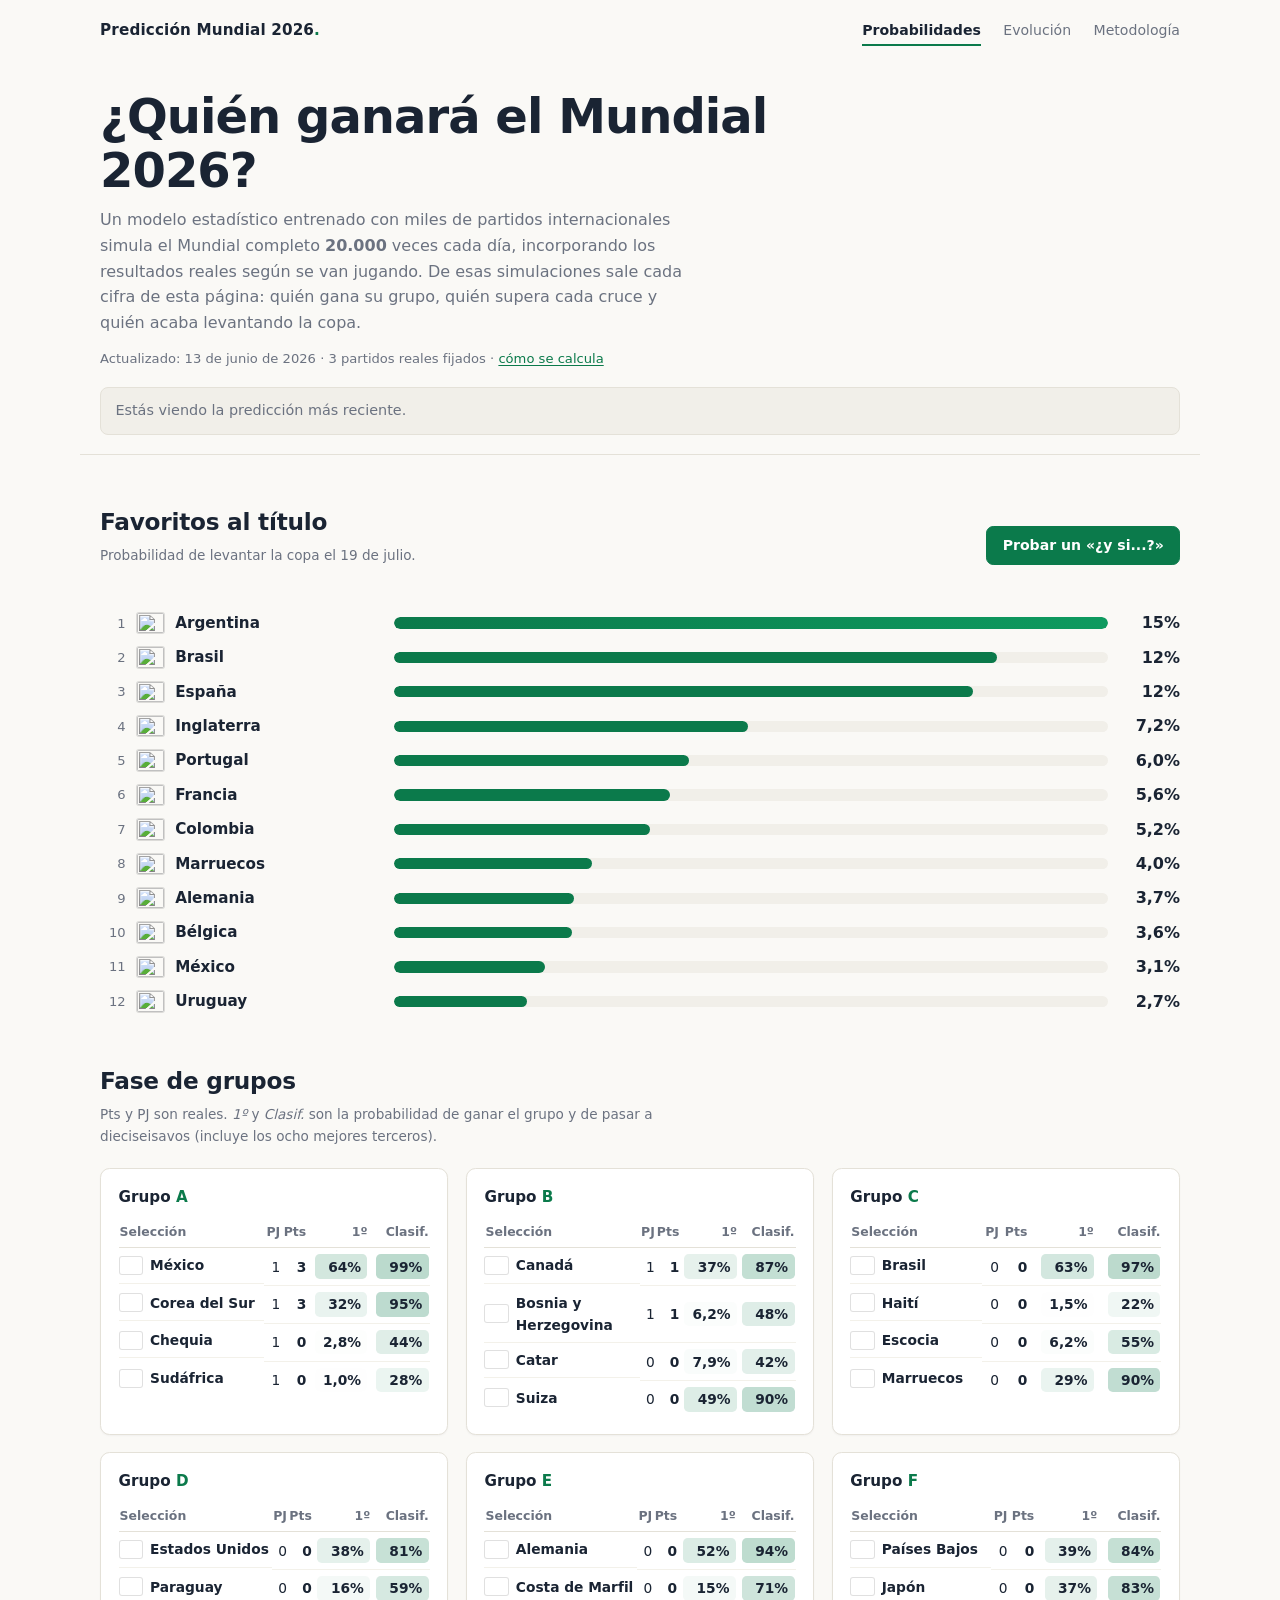
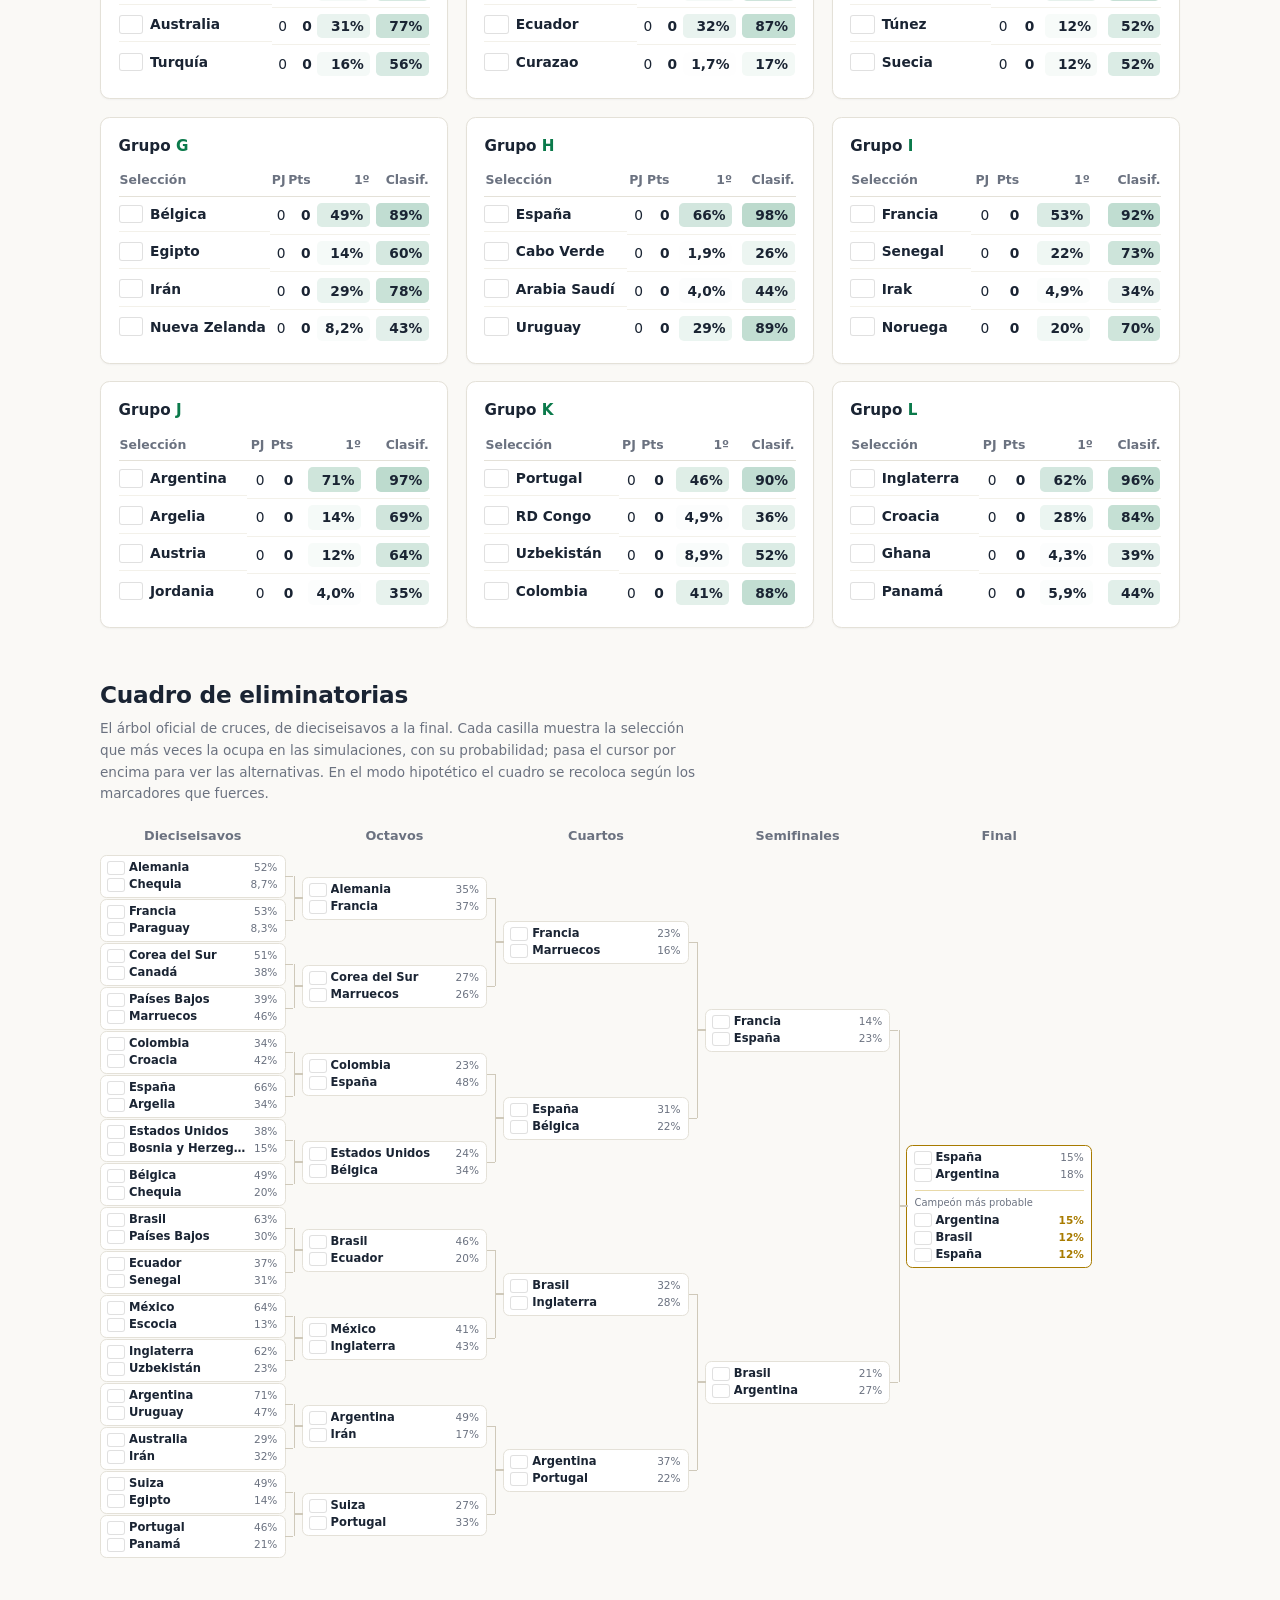
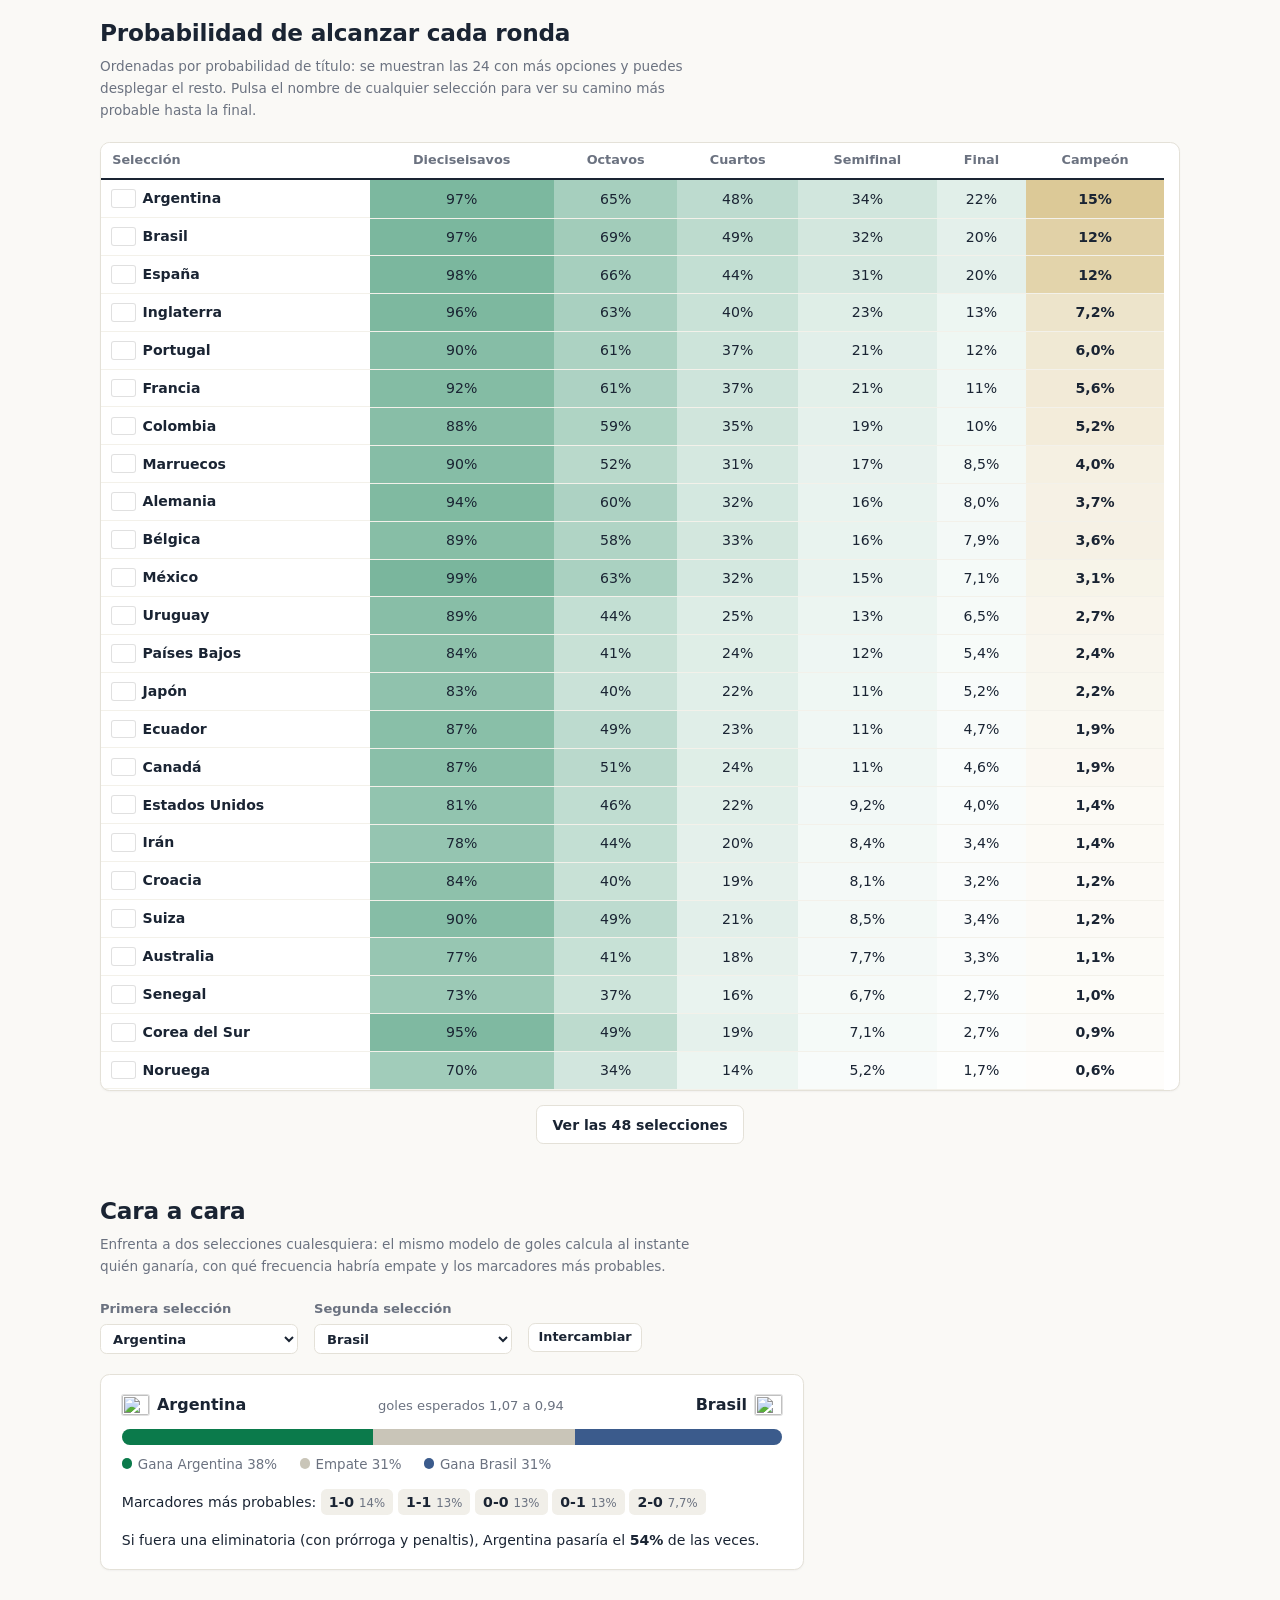
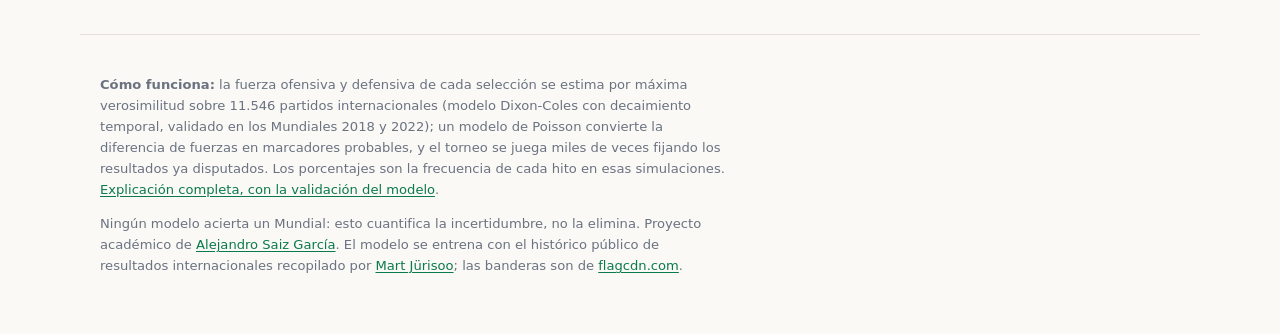
==== docs/index.html @ 784f85a3 "deploy: renombrar web/ -> docs/ para GitHub Pages GitHub Pages sirve desde la raíz o /docs, no desde" ====
<!doctype html>
<html lang="es">
<head>
  <meta charset="utf-8">
  <meta name="viewport" content="width=device-width, initial-scale=1">
  <title>Predicción Mundial 2026: probabilidades actualizadas cada jornada</title>
  <meta name="description" content="Probabilidades de cada selección en el Mundial 2026, recalculadas cada día con simulación Monte Carlo y un modelo estadístico entrenado con el histórico de partidos internacionales.">
  <link rel="stylesheet" href="styles.css">
  <link rel="icon" href="data:image/svg+xml,<svg xmlns='http://www.w3.org/2000/svg' viewBox='0 0 100 100'><rect width='100' height='100' rx='22' fill='%230b7a4b'/><text x='50' y='68' font-size='46' font-weight='bold' font-family='Segoe UI,sans-serif' fill='white' text-anchor='middle'>26</text></svg>">
</head>
<body>

<nav class="topbar" aria-label="Principal">
  <a class="brand" href="index.html">Predicción Mundial 2026<span class="dot">.</span></a>
  <div class="topnav">
    <a href="index.html" aria-current="page">Probabilidades</a>
    <a href="evolucion.html">Evolución</a>
    <a href="metodologia.html">Metodología</a>
  </div>
</nav>

<header class="hero">
  <h1>¿Quién ganará el Mundial 2026?</h1>
  <p class="tagline">Un modelo estadístico entrenado con miles de partidos internacionales
    simula el Mundial completo <strong id="sims-count">miles de</strong> veces cada día,
    incorporando los resultados reales según se van jugando. De esas simulaciones sale
    cada cifra de esta página: quién gana su grupo, quién supera cada cruce y quién
    acaba levantando la copa.</p>
  <p class="meta">
    <span id="updated">Cargando...</span> ·
    <span id="results-count"></span> ·
    <a href="metodologia.html">cómo se calcula</a>
  </p>
  <div id="whatif-banner" class="whatif-banner" hidden>
    <span>Modo hipotético: <span id="whatif-desc"></span></span>
    <button id="whatif-reset" class="btn btn-small">Volver a la realidad</button>
  </div>
  <div id="snapshot-banner" class="whatif-banner">
    <span id="snapshot-msg">Estás viendo la predicción más reciente.</span>
    <a id="snapshot-back" class="btn btn-small ghost" href="index.html">Volver a la actual</a>
  </div>
</header>

<aside class="toc" aria-label="Índice de secciones">
  <p class="toc-title">En esta página</p>
  <a href="#favoritos">Favoritos al título</a>
  <a href="#grupos">Fase de grupos</a>
  <a href="#bracket-section">Cuadro de eliminatorias</a>
  <a href="#rondas">Probabilidad por ronda</a>
  <a href="#cara-a-cara">Cara a cara</a>
  <div id="toc-cal" hidden>
    <p class="toc-title toc-cal-title">Ver otra jornada</p>
    <input type="date" id="toc-date" class="toc-date"
      aria-label="Ver la predicción al cierre de otra jornada">
    <p class="toc-cal-hint">Los porcentajes cambian a cómo quedaron al cierre
      de la jornada elegida.</p>
  </div>
</aside>

<main>
  <section aria-labelledby="favs-title" id="favoritos">
    <div class="section-head">
      <div>
        <h2 id="favs-title">Favoritos al título</h2>
        <p class="hint">Probabilidad de levantar la copa el 19 de julio.</p>
      </div>
      <button id="whatif-open" class="btn btn-accent">Probar un «¿y si...?»</button>
    </div>
    <ol id="thermometer" class="thermometer"></ol>
  </section>

  <section aria-labelledby="groups-title" id="grupos">
    <h2 id="groups-title">Fase de grupos</h2>
    <p class="hint">Pts y PJ son reales. <em>1º</em> y <em>Clasif.</em> son la probabilidad
      de ganar el grupo y de pasar a dieciseisavos (incluye los ocho mejores terceros).</p>
    <div id="groups" class="groups-grid"></div>
  </section>

  <section aria-labelledby="bracket-title" id="bracket-section">
    <h2 id="bracket-title">Cuadro de eliminatorias</h2>
    <p class="hint">El árbol oficial de cruces, de dieciseisavos a la final. Cada casilla
      muestra la selección que más veces la ocupa en las simulaciones, con su probabilidad;
      pasa el cursor por encima para ver las alternativas. En el modo hipotético el cuadro
      se recoloca según los marcadores que fuerces.</p>
    <div class="bracket-wrap">
      <div class="edge-shadow edge-l" aria-hidden="true"></div>
      <div class="edge-shadow edge-r" aria-hidden="true"></div>
      <div id="bracket" class="bracket"></div>
    </div>
  </section>

  <section aria-labelledby="table-title" id="rondas">
    <h2 id="table-title">Probabilidad de alcanzar cada ronda</h2>
    <p class="hint">Ordenadas por probabilidad de título: se muestran las 24 con más
      opciones y puedes desplegar el resto. Pulsa el nombre de cualquier selección para
      ver su camino más probable hasta la final.</p>
    <div class="table-wrap">
      <table id="rounds-table">
        <thead>
          <tr>
            <th class="sticky-col">Selección</th>
            <th>Dieciseisavos</th><th>Octavos</th><th>Cuartos</th>
            <th>Semifinal</th><th>Final</th><th>Campeón</th>
          </tr>
        </thead>
        <tbody></tbody>
      </table>
    </div>
    <div class="table-foot">
      <button id="rounds-toggle" class="btn">Ver las 48 selecciones</button>
    </div>
  </section>

  <section aria-labelledby="h2h-title" id="cara-a-cara">
    <h2 id="h2h-title">Cara a cara</h2>
    <p class="hint">Enfrenta a dos selecciones cualesquiera: el mismo modelo de goles
      calcula al instante quién ganaría, con qué frecuencia habría empate y los marcadores
      más probables.</p>
    <div class="h2h-controls">
      <label class="field">Primera selección
        <select id="h2h-a"></select>
      </label>
      <label class="field">Segunda selección
        <select id="h2h-b"></select>
      </label>
      <button id="h2h-swap" class="btn btn-small" type="button">Intercambiar</button>
    </div>
    <div id="h2h-out"></div>
  </section>
</main>

<dialog id="whatif-dialog" aria-labelledby="whatif-title">
  <form method="dialog" class="dialog-head">
    <h3 id="whatif-title">¿Y si...?</h3>
    <button class="btn btn-small" value="close" aria-label="Cerrar">×</button>
  </form>
  <p class="hint">Fuerza el marcador de cualquier partido de grupos pendiente y
    re-simula el Mundial entero en tu navegador.</p>
  <label class="field">Grupo
    <select id="whatif-group"></select>
  </label>
  <ul id="whatif-matches" class="match-list"></ul>
  <div id="whatif-forced" class="forced-list"></div>
</dialog>

<dialog id="path-dialog" aria-labelledby="path-title">
  <form method="dialog" class="dialog-head">
    <h3 id="path-title">Camino más probable</h3>
    <button class="btn btn-small" value="close" aria-label="Cerrar">×</button>
  </form>
  <div id="path-body"></div>
</dialog>

<footer>
  <p><strong>Cómo funciona:</strong> <span id="model-info">cada selección tiene una fuerza
    estimada</span>; un modelo de Poisson convierte la diferencia de fuerzas en marcadores
    probables, y el torneo se juega miles de veces fijando los resultados ya disputados.
    Los porcentajes son la frecuencia de cada hito en esas simulaciones.
    <a href="metodologia.html">Explicación completa, con la validación del modelo</a>.</p>
  <p>Ningún modelo acierta un Mundial: esto cuantifica la incertidumbre, no la elimina.
    Proyecto académico de
    <a href="https://www.linkedin.com/in/alejandrosaizgarc%C3%ADa">Alejandro Saiz García</a>.
    El modelo se entrena con el histórico público de resultados
    internacionales recopilado por
    <a href="https://github.com/martj42/international_results">Mart Jürisoo</a>;
    las banderas son de <a href="https://flagcdn.com">flagcdn.com</a>.</p>
</footer>

<div id="load-error" class="load-error" hidden>
  No se pudo cargar <code>data.json</code>. Si abriste el archivo directamente, arranca un
  servidor local: <code>python -m http.server</code> dentro de la carpeta <code>docs/</code>
  y abre <a href="http://localhost:8000">localhost:8000</a>.
</div>

<script src="simulator.js"></script>
<script src="app.js"></script>
</body>
</html>
---- docs/styles.css ----
/* Predicción Mundial 2026 — tema claro editorial */

:root {
  --bg: #faf9f6;
  --bg-card: #ffffff;
  --bg-inset: #f1efe9;
  --border: #e4e1d8;
  --border-strong: #1a2433;
  --text: #1a2433;
  --text-dim: #6b7280;
  --accent: #0b7a4b;        /* verde césped profundo */
  --accent-soft: #0b7a4b14;
  --gold: #a87b00;          /* dorado sobrio para el título */
  --amber-bg: #fdf6e3;
  --amber-border: #e8d9a8;
  --danger: #b3362c;
  color-scheme: light;
}

* { box-sizing: border-box; }

html { scroll-behavior: smooth; }

body {
  margin: 0;
  background: var(--bg);
  color: var(--text);
  font: 16px/1.6 "Segoe UI", system-ui, -apple-system, sans-serif;
  -webkit-font-smoothing: antialiased;
}

main { max-inline-size: 70rem; margin-inline: auto; padding-inline: 1.25rem; }

a { color: var(--accent); text-underline-offset: 0.15em; }

/* ---------- cabecera ---------- */
.topbar {
  display: flex; align-items: baseline; justify-content: space-between;
  gap: 1rem; flex-wrap: wrap;
  max-inline-size: 70rem; margin-inline: auto;
  padding: 1.1rem 1.25rem 0;
}
.brand {
  font-weight: 700; font-size: 0.95rem; letter-spacing: 0.01em;
  color: var(--text); text-decoration: none;
}
.brand .dot { color: var(--accent); }
.topnav { display: flex; gap: 1.4rem; font-size: 0.88rem; }
.topnav a { color: var(--text-dim); text-decoration: none; }
.topnav a:hover { color: var(--text); }
.topnav a[aria-current="page"] {
  color: var(--text); font-weight: 600;
  border-block-end: 2px solid var(--accent); padding-block-end: 0.15rem;
}

.hero {
  max-inline-size: 70rem; margin-inline: auto;
  padding: 2.8rem 1.25rem 1.2rem;
  border-block-end: 1px solid var(--border);
}
.hero h1 {
  margin: 0 0 0.6rem;
  font-size: clamp(1.9rem, 4.5vw, 3rem);
  line-height: 1.12; letter-spacing: -0.02em; font-weight: 750;
  max-inline-size: 24ch;
}
.tagline { color: var(--text-dim); max-inline-size: 58ch; margin: 0 0 0.8rem; }
.meta { color: var(--text-dim); font-size: 0.82rem; margin: 0; }
.meta strong { color: var(--text); }

.whatif-banner[hidden] { display: none; }
.whatif-banner {
  display: flex; flex-wrap: wrap; gap: 0.7rem; align-items: center;
  margin-block-start: 1.1rem; padding: 0.55rem 0.9rem;
  background: var(--amber-bg); border: 1px solid var(--amber-border);
  border-radius: 0.5rem; font-size: 0.9rem;
}
/* franja de jornada: siempre presente; neutra en el día actual, ámbar en el pasado */
#snapshot-banner {
  background: var(--bg-inset); border-color: var(--border);
  color: var(--text-dim);
  transition: background 0.3s, border-color 0.3s, color 0.3s;
}
#snapshot-banner.is-past { background: var(--amber-bg); border-color: var(--amber-border); color: var(--text); }
.ghost { visibility: hidden; }

/* ---------- secciones ---------- */
section { margin-block: 3rem; scroll-margin-block-start: 1.5rem; }

/* ---------- índice lateral (solo pantallas anchas) ---------- */
.toc {
  display: none;
  position: fixed; inset-block-start: 11rem;
  inset-inline-start: max(1.2rem, calc(50vw - 35rem - 13.5rem));
  inline-size: 11.5rem; font-size: 0.84rem;
}
@media (min-width: 1560px) { .toc { display: block; } }
.toc-title {
  margin: 0 0 0.45rem; padding-inline-start: 0.9rem;
  font-size: 0.78rem; font-weight: 700; color: var(--text);
}
.toc a {
  display: block; padding: 0.32rem 0.9rem;
  color: var(--text-dim); text-decoration: none;
  border-inline-start: 2px solid var(--border);
  transition: color 0.15s, border-color 0.15s;
}
.toc a:hover { color: var(--text); }
.toc a.active { color: var(--accent); border-color: var(--accent); font-weight: 600; }
.toc-cal-title { margin-block-start: 1.3rem; }
.toc-date {
  margin-inline-start: 0.9rem; inline-size: calc(100% - 0.9rem);
  font: inherit; font-size: 0.82rem; color: var(--text);
  background: var(--bg-card); border: 1px solid var(--border);
  border-radius: 0.4rem; padding: 0.3rem 0.5rem;
}
.toc-cal-hint {
  margin: 0.45rem 0 0; padding-inline-start: 0.9rem;
  font-size: 0.74rem; color: var(--text-dim);
}
h2 {
  font-size: 1.45rem; letter-spacing: -0.01em; font-weight: 700;
  margin-block: 0 0.3rem;
}
.section-head { display: flex; align-items: center; justify-content: space-between; gap: 1rem; flex-wrap: wrap; }
.hint { color: var(--text-dim); font-size: 0.85rem; margin-block: 0.15rem 1.3rem; max-inline-size: 70ch; }

/* ---------- botones ---------- */
.btn {
  font: inherit; font-size: 0.88rem; font-weight: 600; cursor: pointer;
  color: var(--text); background: var(--bg-card);
  border: 1px solid var(--border); border-radius: 0.45rem;
  padding: 0.45rem 0.95rem;
  transition: border-color 0.15s, background 0.15s;
}
.btn:hover { border-color: var(--text-dim); }
.btn-accent { background: var(--accent); border-color: var(--accent); color: #fff; }
.btn-accent:hover { background: #0a6b42; border-color: #0a6b42; }
.btn-small { padding: 0.2rem 0.6rem; font-size: 0.8rem; }

/* ---------- favoritos ---------- */
.thermometer { list-style: none; margin: 1.4rem 0 0; padding: 0; display: grid; gap: 0.55rem; }
.therm-row {
  display: grid; grid-template-columns: 1.6rem 1.7rem minmax(7.5rem, 13rem) 1fr 3.8rem;
  align-items: center; gap: 0.7rem;
}
.therm-row .rank {
  color: var(--text-dim); font-variant-numeric: tabular-nums;
  font-size: 0.82rem; text-align: end;
}
.therm-row .name { font-weight: 600; font-size: 0.95rem; }
.therm-row .pct { font-weight: 700; font-variant-numeric: tabular-nums; text-align: end; }
.bar-track { background: var(--bg-inset); border-radius: 99px; block-size: 0.7rem; overflow: clip; }
.bar-fill {
  block-size: 100%; border-radius: 99px;
  background: var(--accent);
  transition: inline-size 0.7s cubic-bezier(0.2, 0.8, 0.2, 1);
  min-inline-size: 2px;
}
.therm-row:first-child .bar-fill { background: linear-gradient(90deg, var(--accent), #0e9a5f); }

.flag {
  inline-size: 1.7rem; block-size: 1.275rem; object-fit: cover;
  border-radius: 2px; box-shadow: 0 0 0 1px rgb(0 0 0 / 0.12);
}

/* ---------- grupos ---------- */
.groups-grid {
  display: grid;
  grid-template-columns: repeat(auto-fit, minmax(300px, 1fr));
  gap: 1.1rem;
}
.group-card {
  background: var(--bg-card); border: 1px solid var(--border);
  border-radius: 0.6rem; padding: 1rem 1.1rem; overflow: clip;
  box-shadow: 0 1px 2px rgb(26 36 51 / 0.04);
}
.group-card h3 {
  margin: 0 0 0.7rem;
  font-size: 0.95rem; font-weight: 700; color: var(--text);
}
.group-card h3 strong { color: var(--accent); }
.group-card table { inline-size: 100%; border-collapse: collapse; font-size: 0.86rem; }
.group-card th {
  color: var(--text-dim); font-weight: 600; text-align: end;
  padding-block-end: 0.35rem; font-size: 0.78rem;
  border-block-end: 1px solid var(--border);
}
.group-card th:first-child { text-align: start; }
.group-card td {
  padding-block: 0.38rem; text-align: end; font-variant-numeric: tabular-nums;
  border-block-end: 1px solid #f3f1ea;
}
.group-card tr:last-child td { border-block-end: 0; }
.group-card td.team-cell { text-align: start; }
.team-cell { display: flex; align-items: center; gap: 0.5rem; font-weight: 600; }
.team-cell .flag { inline-size: 1.4rem; block-size: 1.05rem; }
.prob-cell { min-inline-size: 3.6rem; }
.prob-chip {
  display: inline-block; min-inline-size: 3.3rem; padding: 0.08rem 0.4rem;
  border-radius: 0.3rem; font-weight: 600;
  background: color-mix(in oklab, var(--accent) calc(var(--p) * 28%), transparent);
}

/* ---------- nombres de equipo pulsables (abren su camino) ---------- */
.team-btn {
  font: inherit; font-weight: inherit; color: inherit;
  background: none; border: 0; padding: 0; cursor: pointer;
  text-align: start;
}
.team-btn:hover { color: var(--accent); text-decoration: underline; text-underline-offset: 0.15em; }

/* ---------- cuadro de eliminatorias ---------- */
.bracket-wrap {
  display: grid; overflow-x: auto; padding-block-end: 0.5rem;
  container-type: scroll-state;
}
.bracket-wrap > * { grid-area: 1 / 1; }
.edge-shadow {
  position: sticky; z-index: 1; pointer-events: none;
  inline-size: 1.4rem; opacity: 0; transition: opacity 0.25s;
}
.edge-l {
  inset-inline-start: 0; justify-self: start;
  background: linear-gradient(to right, rgb(26 36 51 / 0.14), transparent);
}
.edge-r {
  inset-inline-end: 0; justify-self: end;
  background: linear-gradient(to left, rgb(26 36 51 / 0.14), transparent);
}
@container scroll-state(scrollable: inline-start) { .edge-l { opacity: 1; } }
@container scroll-state(scrollable: inline-end) { .edge-r { opacity: 1; } }

.bracket {
  --bracket-h: 44rem;          /* alto fijo: de él salen los conectores */
  --bracket-line: #cfc9ba;
  display: grid; grid-auto-flow: column;
  grid-auto-columns: minmax(8.5rem, 1fr);
  gap: 1rem; min-inline-size: 47rem; max-inline-size: 62rem;
}
.bracket-col { display: flex; flex-direction: column; }
.bracket-col h3 {
  margin: 0 0 0.5rem; text-align: center;
  font-size: 0.8rem; font-weight: 600; color: var(--text-dim);
}
.bracket-col-inner {
  block-size: var(--bracket-h);
  display: flex; flex-direction: column; justify-content: space-around;
}
.match-box {
  position: relative;
  background: var(--bg-card); border: 1px solid var(--border);
  border-radius: 0.4rem; padding: 0.22rem 0.45rem;
  font-size: 0.72rem; line-height: 1.3;
}
.match-box:hover { border-color: var(--text-dim); }
.match-box .mlabel { color: var(--text-dim); font-size: 0.62rem; margin-block-end: 0.15rem; }
.match-box .slot { display: flex; align-items: center; gap: 0.3rem; padding-block: 0.07rem; }
.match-box .flag { inline-size: 1rem; block-size: 0.75rem; }
.match-box .nm {
  flex: 1; font-weight: 600;
  overflow: hidden; text-overflow: ellipsis; white-space: nowrap;
}
.match-box .sp { font-variant-numeric: tabular-nums; color: var(--text-dim); font-size: 0.66rem; }
.match-box .slot.locked .sp { color: var(--accent); font-weight: 700; }
.final-box { border-color: var(--gold); }
.champ-mini {
  margin-block-start: 0.4rem; padding-block-start: 0.35rem;
  border-block-start: 1px solid var(--amber-border);
}
.champ-mini .sp { color: var(--gold); font-weight: 700; }

/* conectores: ramal de salida hacia la ronda siguiente... */
.out-r::after {
  content: ""; position: absolute; inset-block-start: 50%;
  inline-size: 0.5rem; border-block-start: 1.5px solid var(--bracket-line);
  inset-inline-end: -0.55rem;
}
/* ...y entrada: línea vertical que une los dos cruces previos, con ramal al centro */
.in-l::before {
  content: ""; position: absolute; inset-block-start: 50%;
  transform: translateY(-50%); inline-size: 0.5rem;
  inset-inline-start: -0.55rem;
  border-inline-start: 1.5px solid var(--bracket-line);
  background: linear-gradient(to bottom,
    transparent calc(50% - 0.75px),
    var(--bracket-line) calc(50% - 0.75px),
    var(--bracket-line) calc(50% + 0.75px),
    transparent calc(50% + 0.75px));
}
.v16::before { block-size: calc(var(--bracket-h) / 16); }
.v8::before { block-size: calc(var(--bracket-h) / 8); }
.v4::before { block-size: calc(var(--bracket-h) / 4); }
.v2::before { block-size: calc(var(--bracket-h) / 2); }

/* ---------- camino más probable (diálogo) ---------- */
#path-dialog { inline-size: min(40rem, calc(100% - 2rem)); }
#path-title { display: flex; align-items: center; gap: 0.5rem; }
#path-title .flag { inline-size: 1.5rem; block-size: 1.125rem; }
.path-table {
  border-collapse: collapse; inline-size: 100%; font-size: 0.86rem;
  margin-block-start: 0.8rem; font-variant-numeric: tabular-nums;
}
.path-table th {
  text-align: start; font-size: 0.78rem; color: var(--text-dim); font-weight: 600;
  border-block-end: 2px solid var(--border-strong); padding: 0.35rem 0.5rem;
}
.path-table td { padding: 0.45rem 0.5rem; border-block-end: 1px solid var(--border); vertical-align: top; }
.path-table .num { text-align: end; font-weight: 600; }
.path-table .champ-row td { border-block-end: 0; font-weight: 700; color: var(--gold); }
.path-table .rival {
  display: inline-flex; align-items: center; gap: 0.3rem;
  margin-inline-end: 0.6rem; white-space: nowrap;
}
.path-table .muted { color: var(--text-dim); }
.flag-sm { inline-size: 1.15rem; block-size: 0.86rem; }

/* ---------- cara a cara ---------- */
.h2h-controls {
  display: flex; align-items: end; gap: 1rem; flex-wrap: wrap;
  margin-block-end: 1.2rem;
}
.h2h-controls .btn { margin-block-end: 0.15rem; }
.h2h-card {
  background: var(--bg-card); border: 1px solid var(--border);
  border-radius: 0.6rem; padding: 1.1rem 1.3rem;
  box-shadow: 0 1px 2px rgb(26 36 51 / 0.04);
  max-inline-size: 44rem;
}
.h2h-names {
  display: flex; align-items: center; justify-content: space-between;
  gap: 0.8rem; flex-wrap: wrap; margin-block-end: 0.7rem;
}
.h2h-team { display: inline-flex; align-items: center; gap: 0.5rem; font-weight: 700; }
.h2h-vs { color: var(--text-dim); font-size: 0.82rem; }
.h2h-bar {
  display: flex; block-size: 1rem; border-radius: 99px; overflow: clip;
  background: var(--bg-inset);
}
.h2h-bar .seg-a { background: var(--accent); }
.h2h-bar .seg-x { background: #c9c5b8; }
.h2h-bar .seg-b { background: #3b5b8c; }
.h2h-legend {
  display: flex; gap: 1.4rem; flex-wrap: wrap;
  margin-block-start: 0.55rem; font-size: 0.84rem; color: var(--text-dim);
}
.h2h-legend .dot {
  display: inline-block; inline-size: 0.65rem; block-size: 0.65rem;
  border-radius: 50%; margin-inline-end: 0.35rem;
}
.dot-a { background: var(--accent); }
.dot-x { background: #c9c5b8; }
.dot-b { background: #3b5b8c; }
.h2h-scores { font-size: 0.88rem; }
.score-chip {
  display: inline-block; background: var(--bg-inset); border-radius: 0.35rem;
  padding: 0.1rem 0.5rem; margin-inline-end: 0.3rem; font-weight: 600;
  font-variant-numeric: tabular-nums;
}
.score-chip small { color: var(--text-dim); font-weight: 400; }
.h2h-ko { font-size: 0.88rem; margin-block-end: 0; }

/* ---------- gráfica de evolución ---------- */
.chart-wrap {
  background: var(--bg-card); border: 1px solid var(--border);
  border-radius: 0.6rem; padding: 1rem;
  box-shadow: 0 1px 2px rgb(26 36 51 / 0.04);
  overflow-x: auto;
}
.chart-wrap svg {
  inline-size: 100%; block-size: auto; min-inline-size: 44rem;
  font-family: "Segoe UI", system-ui, sans-serif;
}
/* series: dibujado de entrada y foco interactivo */
#chart .line {
  stroke-dasharray: 1; stroke-dashoffset: 1;
  animation: chart-draw 0.9s ease-out forwards;
}
@keyframes chart-draw { to { stroke-dashoffset: 0; } }
#chart .serie, #chart .serie-label {
  transition: opacity 0.2s;
  cursor: pointer;
}
#chart .serie .line { transition: stroke-width 0.2s; }
#chart .hit { pointer-events: stroke; }
#chart.has-focus .serie:not(.focus),
#chart.has-focus .serie-label:not(.focus) { opacity: 0.16; }
#chart .serie.focus .line { stroke-width: 3.2; }
@media (prefers-reduced-motion: reduce) {
  #chart .line { animation: none; stroke-dashoffset: 0; }
}

/* movimientos de la última jornada */
.movers {
  display: grid; grid-template-columns: repeat(auto-fit, minmax(16rem, 1fr));
  gap: 0.6rem; max-inline-size: 52rem;
}
.mover {
  display: flex; align-items: center; gap: 0.55rem;
  background: var(--bg-card); border: 1px solid var(--border);
  border-radius: 0.5rem; padding: 0.5rem 0.8rem; font-size: 0.9rem;
}
.mover-name { flex: 1; font-weight: 600; }
.mover-now { color: var(--text-dim); font-variant-numeric: tabular-nums; }
.mover-delta {
  min-inline-size: 2.9rem; text-align: end;
  font-weight: 700; font-variant-numeric: tabular-nums;
}
.delta-up { color: var(--accent); }
.delta-down { color: var(--danger); }

/* viaje en el tiempo */
.tt-wrap { max-inline-size: 52rem; }
#tt-table { border-collapse: collapse; inline-size: 100%; font-size: 0.9rem; }
#tt-table th {
  text-align: start; font-size: 0.78rem; color: var(--text-dim); font-weight: 600;
  border-block-end: 2px solid var(--border-strong); padding: 0.5rem 0.8rem;
}
#tt-table td {
  padding: 0.55rem 0.8rem; border-block-end: 1px solid #f3f1ea;
  font-variant-numeric: tabular-nums;
}
#tt-table tr:last-child td { border-block-end: 0; }
#tt-table .team-cell { display: flex; }
.tt-pct { color: var(--text-dim); }
.tt-today {
  background: var(--accent-soft); color: var(--accent);
  border-radius: 99px; padding: 0.06rem 0.55rem;
  font-size: 0.74rem; font-weight: 600;
}

/* ---------- tabla de rondas ---------- */
.table-wrap {
  overflow-x: auto; scrollbar-gutter: stable;
  background: var(--bg-card);
  border: 1px solid var(--border); border-radius: 0.6rem;
  box-shadow: 0 1px 2px rgb(26 36 51 / 0.04);
}
#rounds-table { border-collapse: collapse; inline-size: 100%; min-inline-size: 46rem; font-size: 0.88rem; }
#rounds-table th, #rounds-table td {
  padding: 0.45rem 0.7rem; text-align: center; font-variant-numeric: tabular-nums;
}
#rounds-table thead th {
  position: sticky; inset-block-start: 0; background: var(--bg-card);
  color: var(--text-dim); font-weight: 600; font-size: 0.8rem;
  border-block-end: 2px solid var(--border-strong);
}
#rounds-table tbody td { border-block-end: 1px solid #f3f1ea; }
#rounds-table td.heat {
  background: color-mix(in oklab, var(--accent) calc(var(--p) * 55%), transparent);
}
#rounds-table td.heat.gold {
  background: color-mix(in oklab, var(--gold) calc(var(--p) * 280%), transparent);
  font-weight: 700;
}
.sticky-col { text-align: start !important; }
.table-foot { margin-block-start: 0.9rem; text-align: center; }

/* ---------- diálogo ¿y si...? ---------- */
dialog {
  inline-size: min(34rem, calc(100% - 2rem));
  background: var(--bg-card); color: var(--text);
  border: 1px solid var(--border); border-radius: 0.8rem;
  padding: 1.2rem 1.4rem;
  box-shadow: 0 20px 50px rgb(26 36 51 / 0.18);
}
.dialog-head { display: flex; justify-content: space-between; align-items: center; margin: 0; }
.dialog-head h3 { margin: 0; font-size: 1.15rem; }
.field { display: flex; flex-direction: column; gap: 0.3rem; font-size: 0.82rem; font-weight: 600; color: var(--text-dim); }
select, input[type="number"] {
  font: inherit; color: var(--text); background: var(--bg-card);
  border: 1px solid var(--border); border-radius: 0.4rem; padding: 0.35rem 0.5rem;
}
input[type="number"] { inline-size: 3.4rem; text-align: center; }

.match-list { list-style: none; margin: 1rem 0; padding: 0; display: grid; gap: 0.5rem; }
.match-row {
  display: flex; align-items: center; gap: 0.5rem; flex-wrap: wrap;
  background: var(--bg); border: 1px solid var(--border);
  border-radius: 0.5rem; padding: 0.5rem 0.7rem; font-size: 0.9rem;
}
.match-row .vs { color: var(--text-dim); font-size: 0.8rem; }
.match-row .score-inputs { display: flex; align-items: center; gap: 0.3rem; margin-inline-start: auto; }
.match-row.played { opacity: 0.6; }
.match-row .real-score { margin-inline-start: auto; font-weight: 700; color: var(--text-dim); }

.forced-list { display: flex; flex-wrap: wrap; gap: 0.4rem; margin-block-start: 0.6rem; }
.forced-chip {
  display: inline-flex; align-items: center; gap: 0.4rem;
  background: var(--amber-bg); border: 1px solid var(--amber-border); border-radius: 99px;
  padding: 0.15rem 0.4rem 0.15rem 0.75rem; font-size: 0.82rem; font-weight: 600;
}
.forced-chip button {
  background: none; border: 0; color: var(--text-dim); cursor: pointer;
  font-size: 1rem; line-height: 1; padding: 0 0.2rem;
}
.forced-chip button:hover { color: var(--danger); }

/* animación de entrada/salida del diálogo (top layer) */
dialog[open] {
  opacity: 1; transform: translateY(0) scale(1);
  @starting-style { opacity: 0; transform: translateY(0.8rem) scale(0.97); }
}
dialog {
  opacity: 0; transform: translateY(0.8rem) scale(0.97);
  transition-property: opacity, transform, display, overlay;
  transition-duration: 0.22s;
  transition-timing-function: ease-out;
  transition-behavior: allow-discrete;
}
dialog::backdrop {
  background: rgb(26 36 51 / 0);
  transition: display 0.22s allow-discrete, overlay 0.22s allow-discrete,
              background 0.22s ease-out;
}
dialog[open]::backdrop {
  background: rgb(26 36 51 / 0.35);
  @starting-style { background: rgb(26 36 51 / 0); }
}

@media (prefers-reduced-motion: reduce) {
  html { scroll-behavior: auto; }
  dialog { transform: none; transition-duration: 0.05s; }
  .bar-fill { transition: none; }
  ::view-transition-group(*),
  ::view-transition-old(*),
  ::view-transition-new(*) { animation: none !important; }
}

/* ---------- metodología (página cuaderno) ---------- */
.prose { max-inline-size: 44rem; margin-inline: auto; padding-block: 1rem 2rem; }
.prose h2 { margin-block-start: 2.6rem; }
.prose h3 { font-size: 1.05rem; margin-block: 1.8rem 0.4rem; }
.prose p, .prose li { color: #2c374a; }
.prose .formula {
  background: var(--bg-inset); border-inline-start: 3px solid var(--accent);
  border-radius: 0 0.4rem 0.4rem 0;
  padding: 0.7rem 1rem; margin-block: 1rem;
  font-family: Consolas, "Cascadia Mono", monospace; font-size: 0.88rem;
  overflow-x: auto;
}
.prose table {
  border-collapse: collapse; inline-size: 100%; font-size: 0.88rem;
  margin-block: 1rem; font-variant-numeric: tabular-nums;
}
.prose th {
  text-align: start; font-size: 0.82rem; color: var(--text-dim); font-weight: 600;
  border-block-end: 2px solid var(--border-strong); padding: 0.4rem 0.6rem;
}
.prose td { padding: 0.45rem 0.6rem; border-block-end: 1px solid var(--border); }
.prose .note {
  background: var(--amber-bg); border: 1px solid var(--amber-border);
  border-radius: 0.5rem; padding: 0.8rem 1rem; font-size: 0.9rem;
}
.prose details.tech {
  background: var(--bg-inset); border: 1px solid var(--border);
  border-radius: 0.5rem; padding: 0.7rem 1rem; margin-block: 1.3rem;
}
.prose details.tech summary {
  cursor: pointer; font-weight: 600; font-size: 0.9rem; color: var(--text);
}
.prose details.tech summary:hover { color: var(--accent); }
.prose details.tech[open] summary { margin-block-end: 0.5rem; }
.prose details.tech p, .prose details.tech li { font-size: 0.92rem; }
.prose details.tech table { font-size: 0.84rem; }
.fig { margin: 2rem 0; }
.fig svg { inline-size: 100%; block-size: auto; }
.fig text { font-family: "Segoe UI", system-ui, sans-serif; }
.fig figcaption {
  font-size: 0.8rem; color: var(--text-dim); margin-block-start: 0.5rem;
}
.prose code {
  background: var(--bg-inset); border-radius: 0.25rem; padding: 0.08rem 0.35rem;
  font-family: Consolas, "Cascadia Mono", monospace; font-size: 0.85em;
}

/* ---------- pie y errores ---------- */
footer {
  max-inline-size: 70rem; margin: 4rem auto 0; padding: 1.6rem 1.25rem 2.8rem;
  border-block-start: 1px solid var(--border);
  color: var(--text-dim); font-size: 0.82rem;
}
footer p { max-inline-size: 75ch; }
.load-error {
  max-inline-size: 40rem; margin: 2rem auto; padding: 1rem;
  background: #b3362c14; border: 1px solid #b3362c55; border-radius: 0.5rem;
}
.simulating { opacity: 0.55; pointer-events: none; }
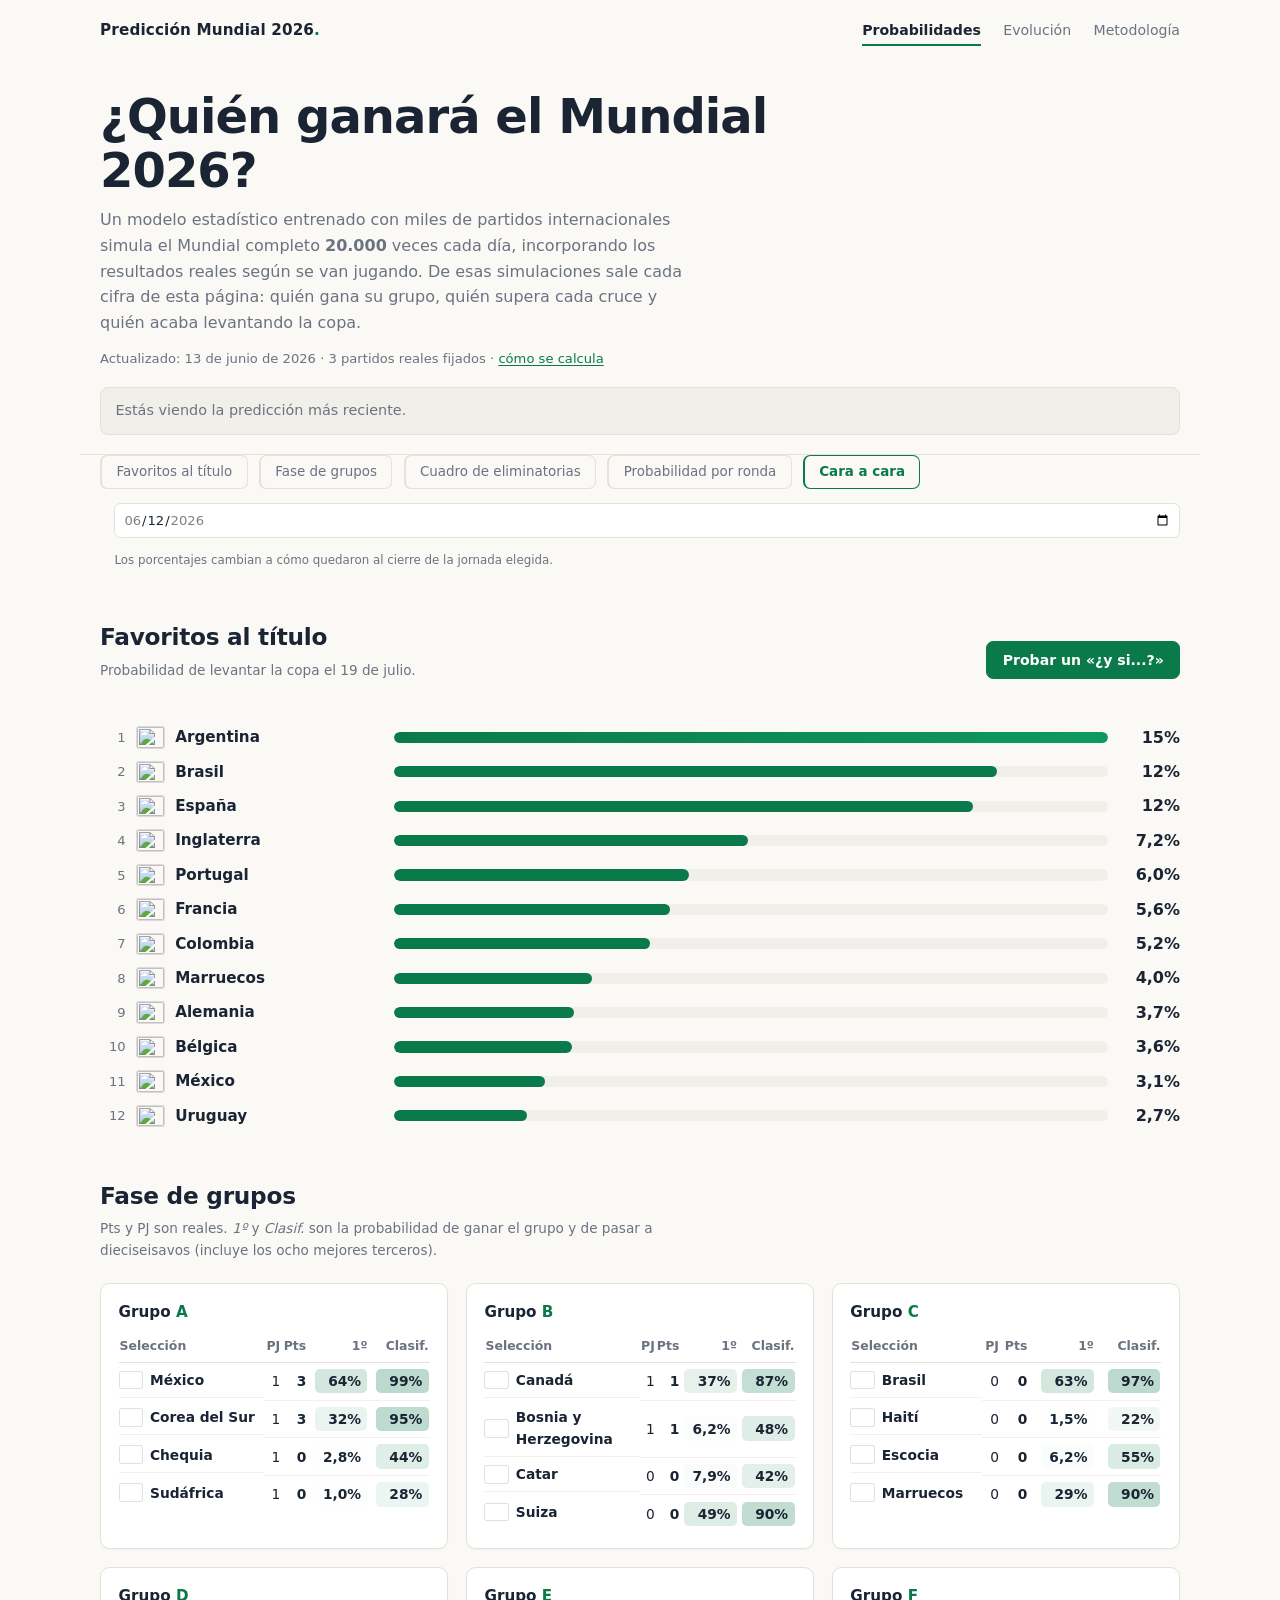
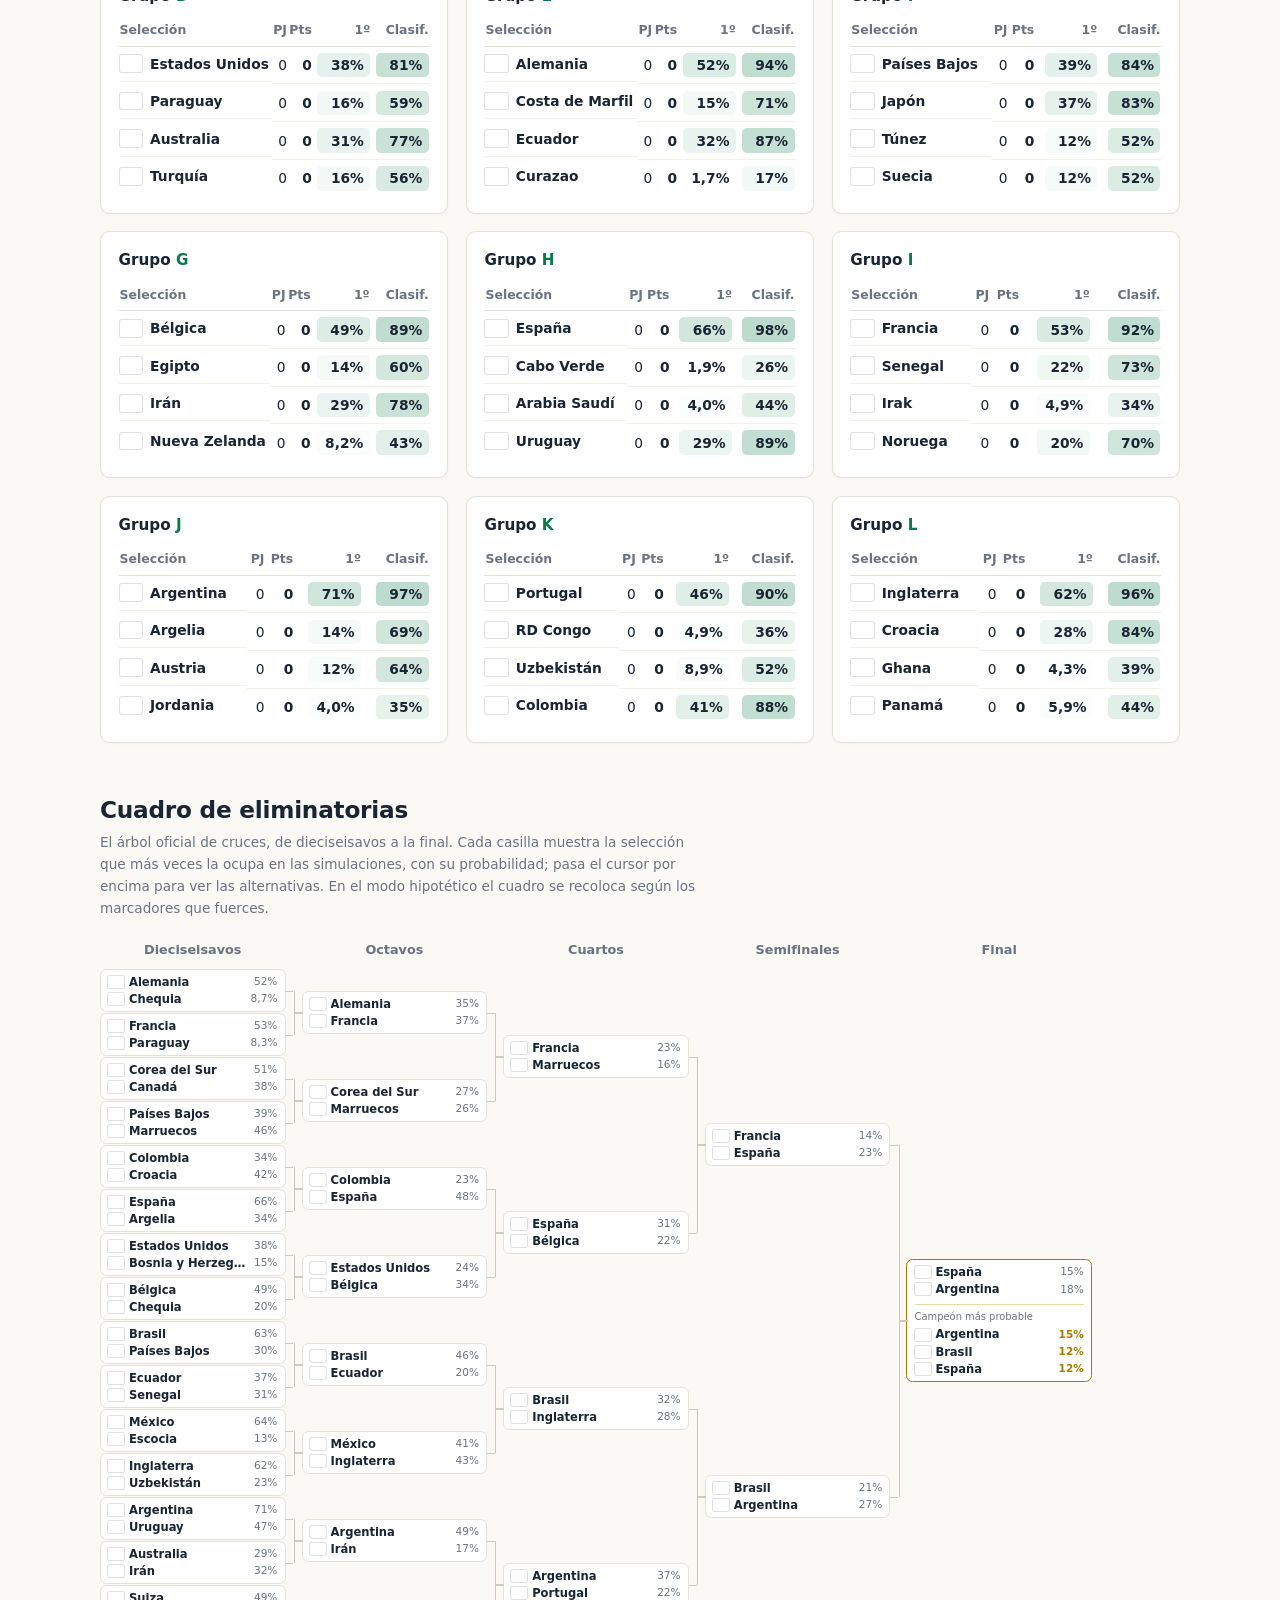
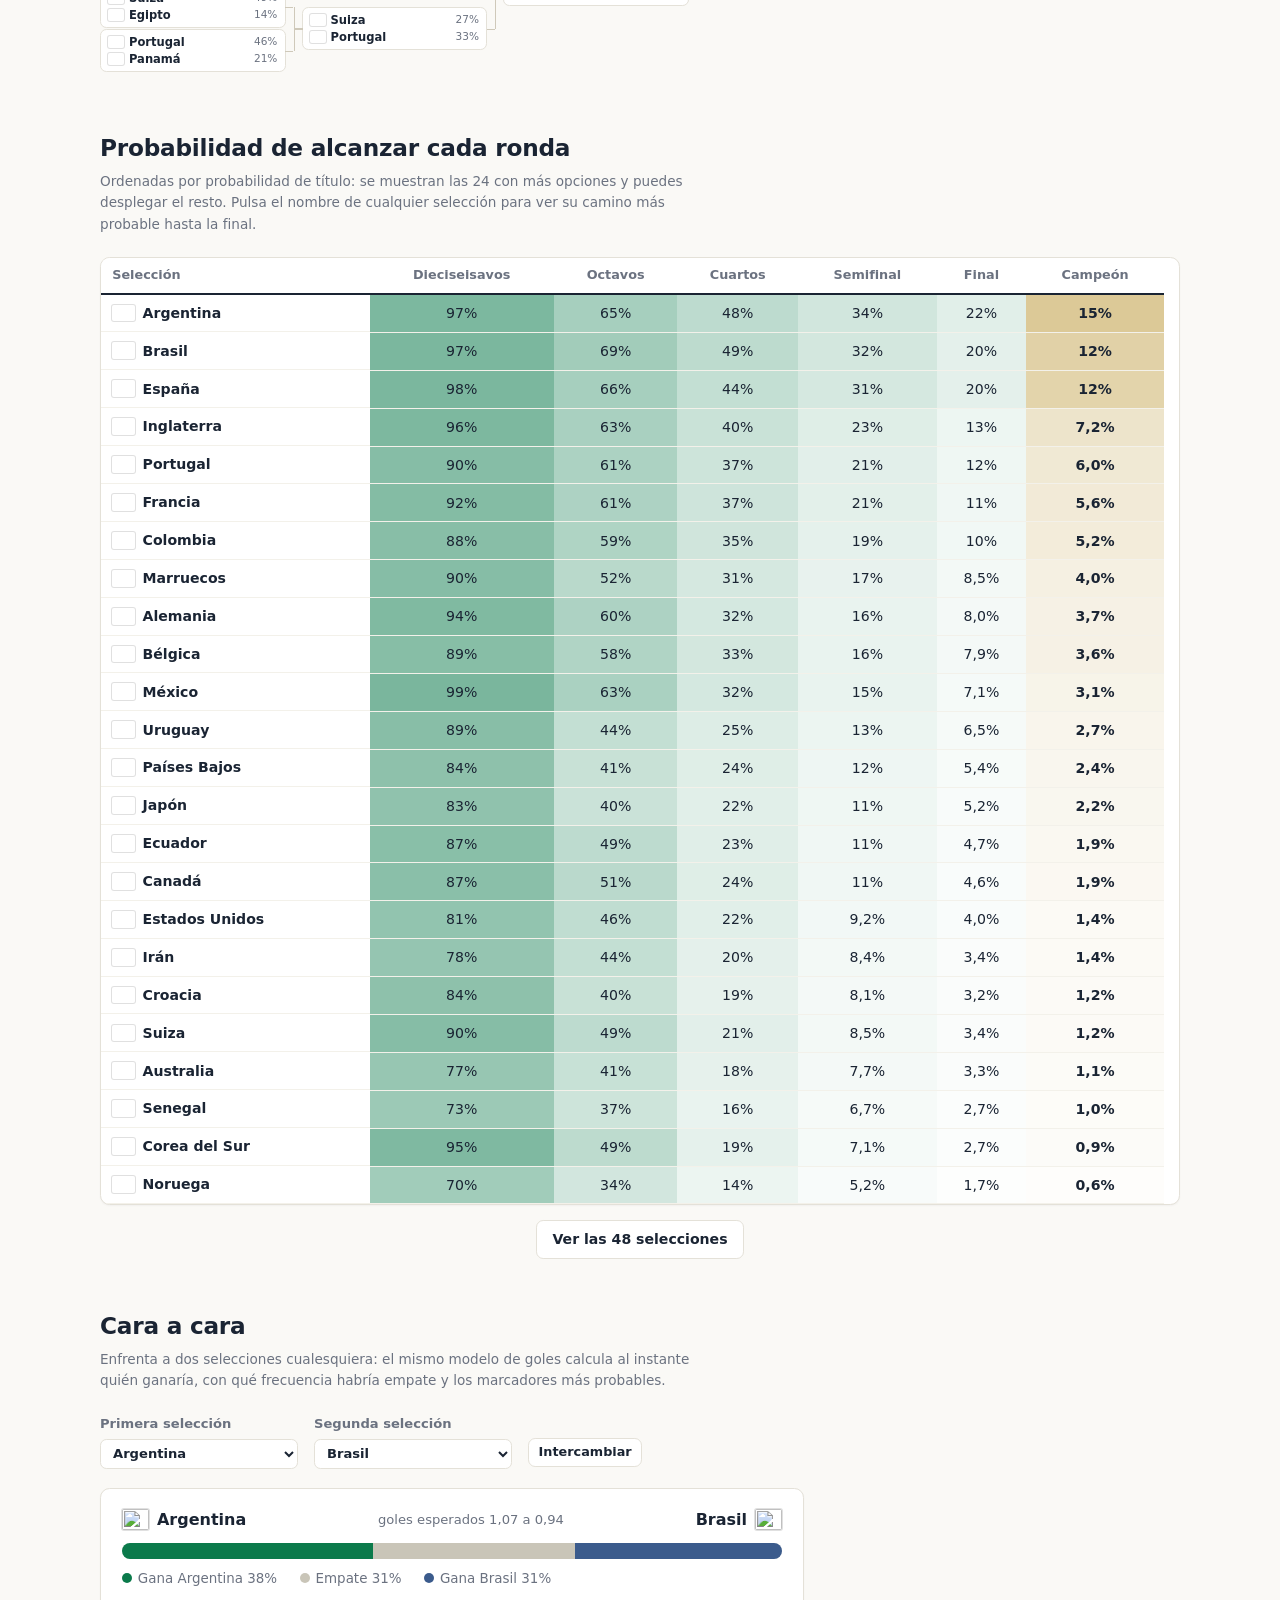
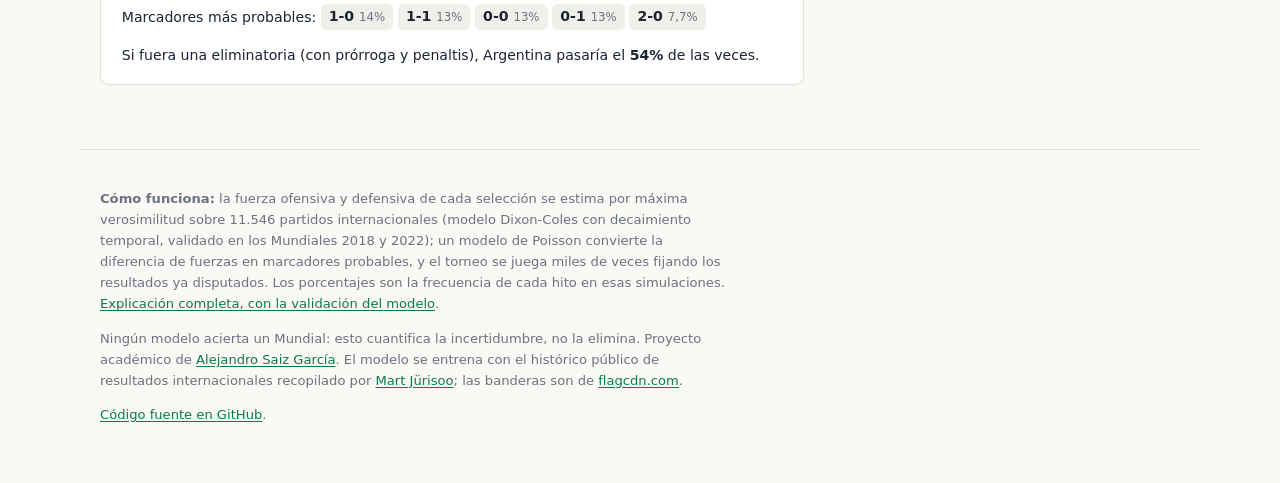
==== commit 2dcdd7bc: "Polish README text and responsive TOC styles Update README copy for clarity and consistency (minor w" ====
--- a/docs/index.html
+++ b/docs/index.html
@@ -164,6 +164,7 @@
     internacionales recopilado por
     <a href="https://github.com/martj42/international_results">Mart Jürisoo</a>;
     las banderas son de <a href="https://flagcdn.com">flagcdn.com</a>.</p>
+  <p><a href="https://github.com/AlexSaiz222/PrediccionMundial2026">Código fuente en GitHub</a>.</p>
 </footer>
 
 <div id="load-error" class="load-error" hidden>
--- a/docs/styles.css
+++ b/docs/styles.css
@@ -87,14 +87,38 @@
 /* ---------- secciones ---------- */
 section { margin-block: 3rem; scroll-margin-block-start: 1.5rem; }
 
-/* ---------- índice lateral (solo pantallas anchas) ---------- */
+/* ---------- índice lateral ---------- */
 .toc {
   display: none;
   position: fixed; inset-block-start: 11rem;
   inset-inline-start: max(1.2rem, calc(50vw - 35rem - 13.5rem));
   inline-size: 11.5rem; font-size: 0.84rem;
 }
+/* Pantallas anchas: barra flotante en el margen izquierdo. */
 @media (min-width: 1560px) { .toc { display: block; } }
+
+/* Portátil, tablet y móvil: la barra deja de flotar (no cabe en el margen)
+   y se muestra como una fila bajo la cabecera, alineada con el contenido. */
+@media (max-width: 1559.98px) {
+  .toc {
+    display: flex; flex-wrap: wrap; align-items: center; gap: 0.4rem 0.7rem;
+    position: static; inline-size: auto;
+    max-inline-size: 70rem; margin: 0 auto 1.6rem; padding-inline: 1.25rem;
+  }
+  .toc-title { display: none; }
+  .toc a {
+    padding: 0.3rem 0.7rem; border: 1px solid var(--border);
+    border-radius: 0.45rem;
+  }
+  .toc a.active { border-color: var(--accent); }
+  #toc-cal:not([hidden]) {
+    display: flex; flex-wrap: wrap; align-items: center; gap: 0.35rem 0.6rem;
+    flex-basis: 100%; margin-block-start: 0.5rem;
+  }
+  .toc-cal-title { margin: 0; }
+  .toc-date { margin-inline-start: 0; inline-size: auto; }
+  .toc-cal-hint { flex-basis: 100%; margin: 0.1rem 0 0; padding-inline-start: 0; }
+}
 .toc-title {
   margin: 0 0 0.45rem; padding-inline-start: 0.9rem;
   font-size: 0.78rem; font-weight: 700; color: var(--text);
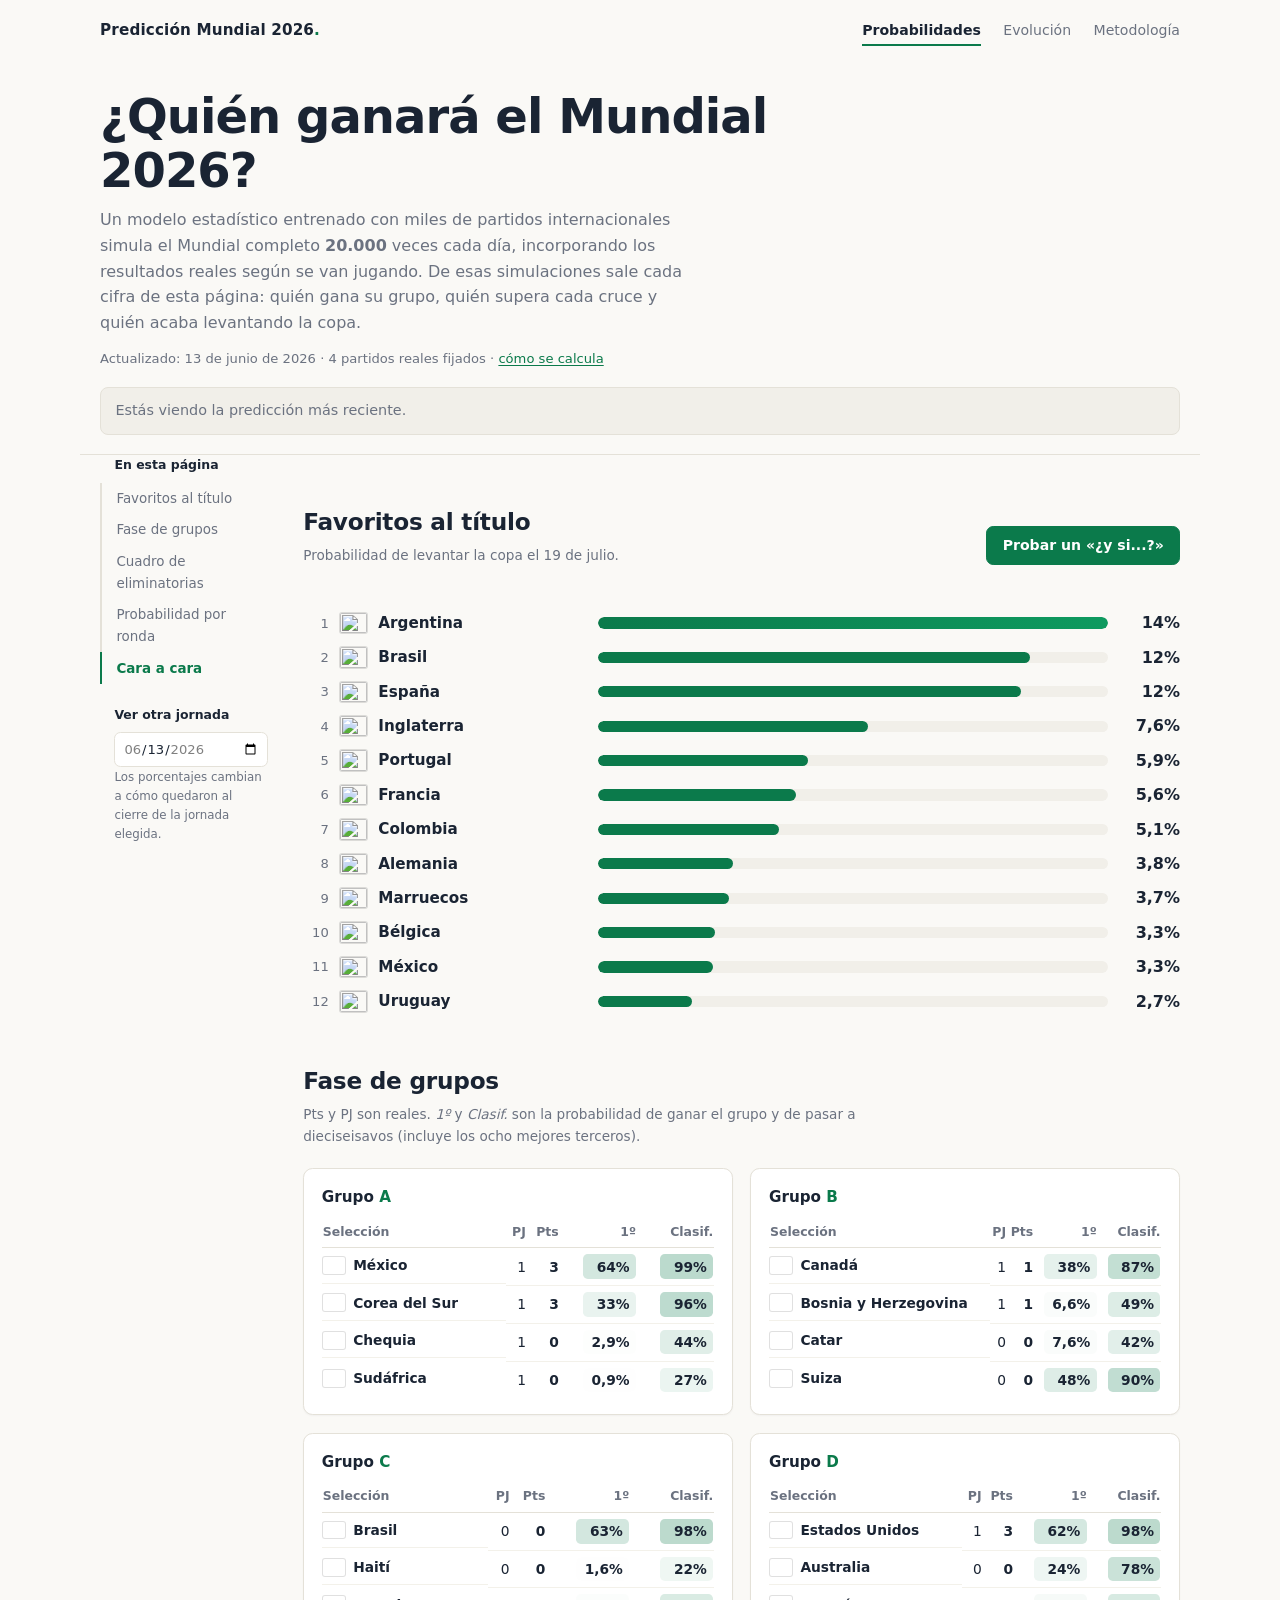
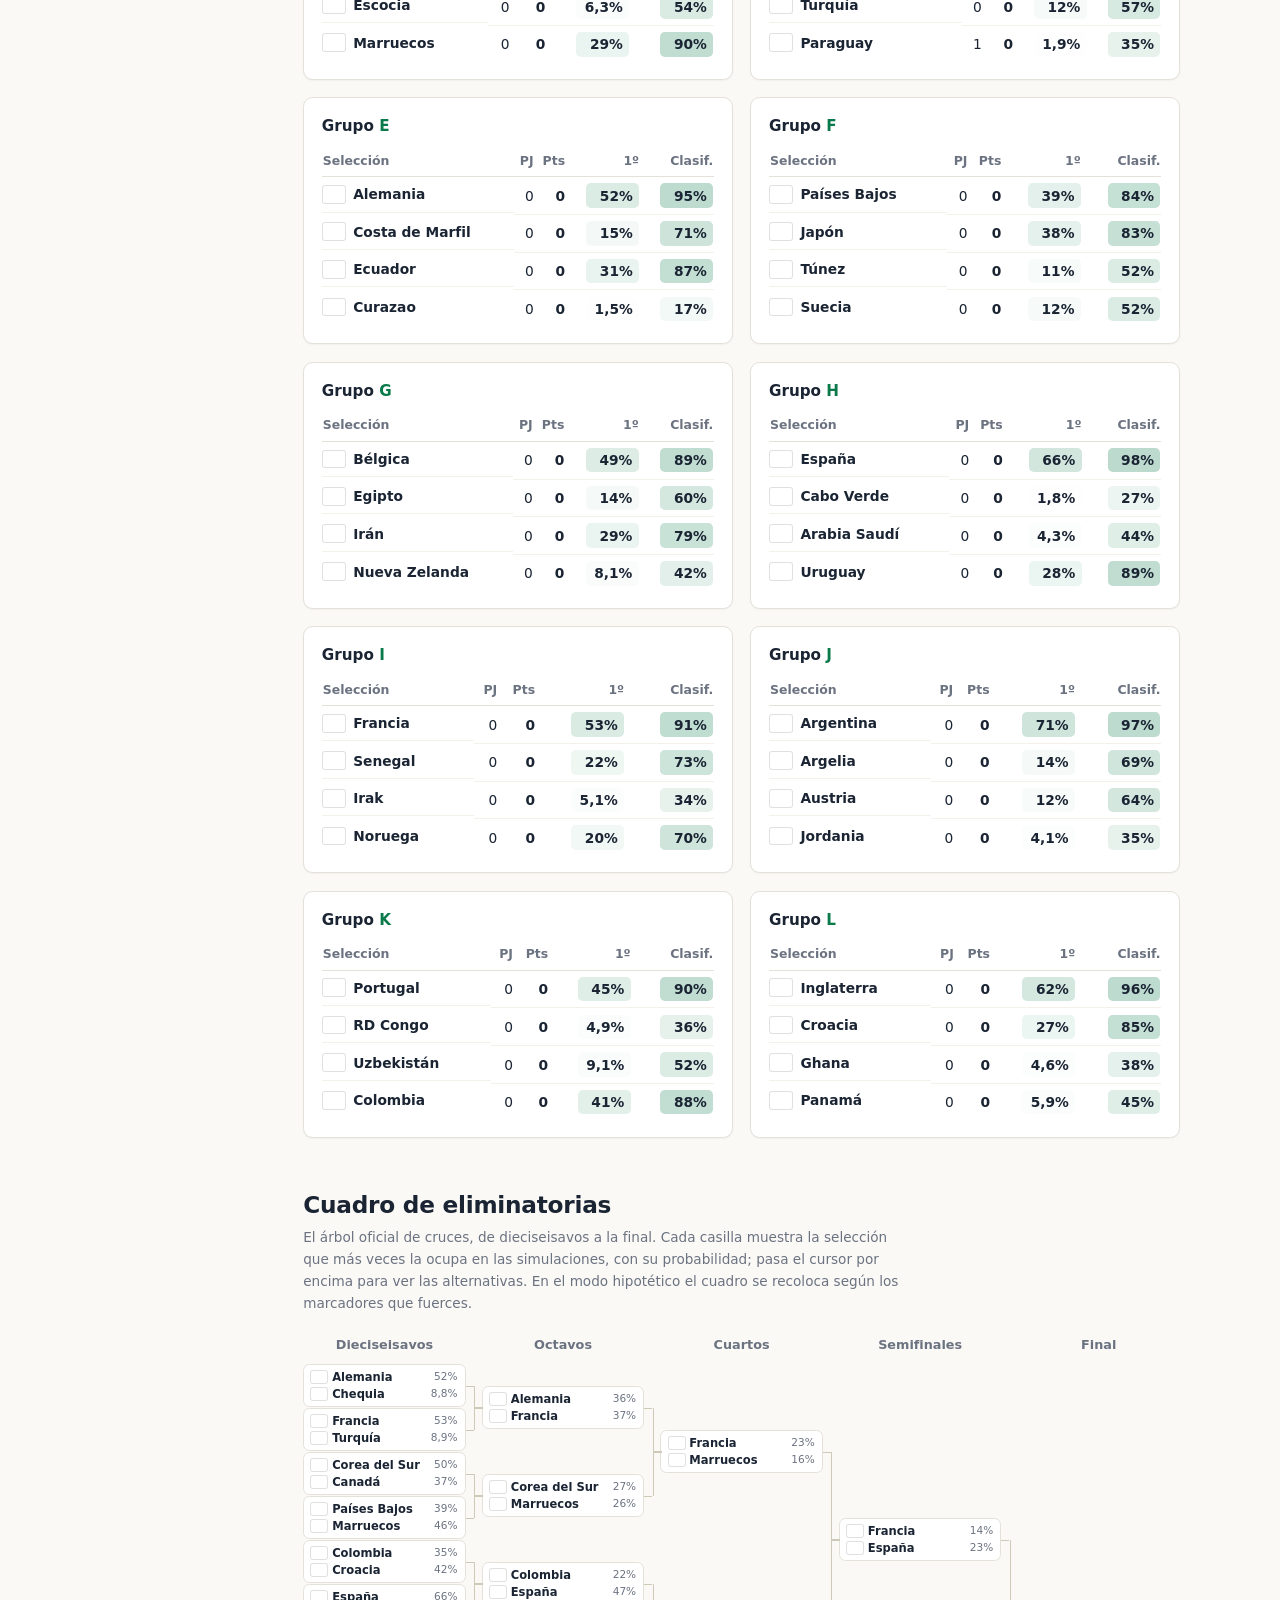
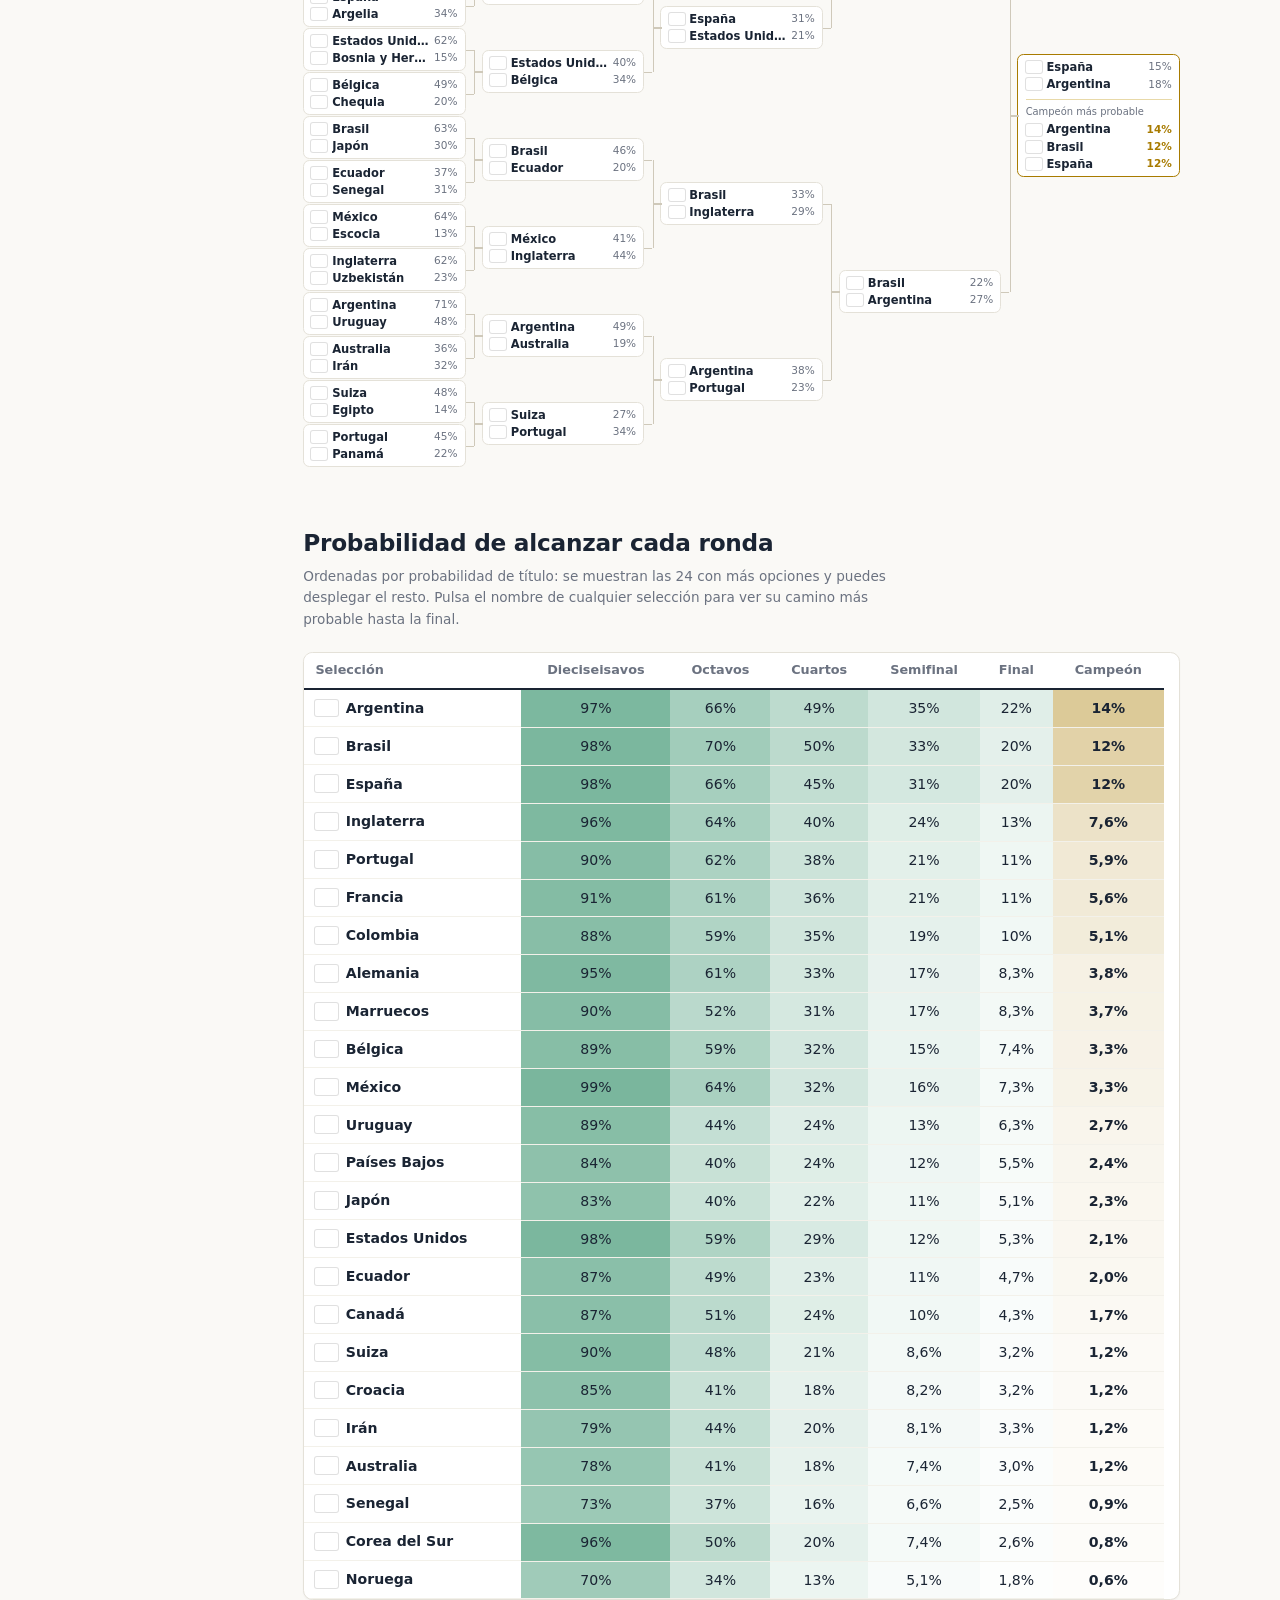
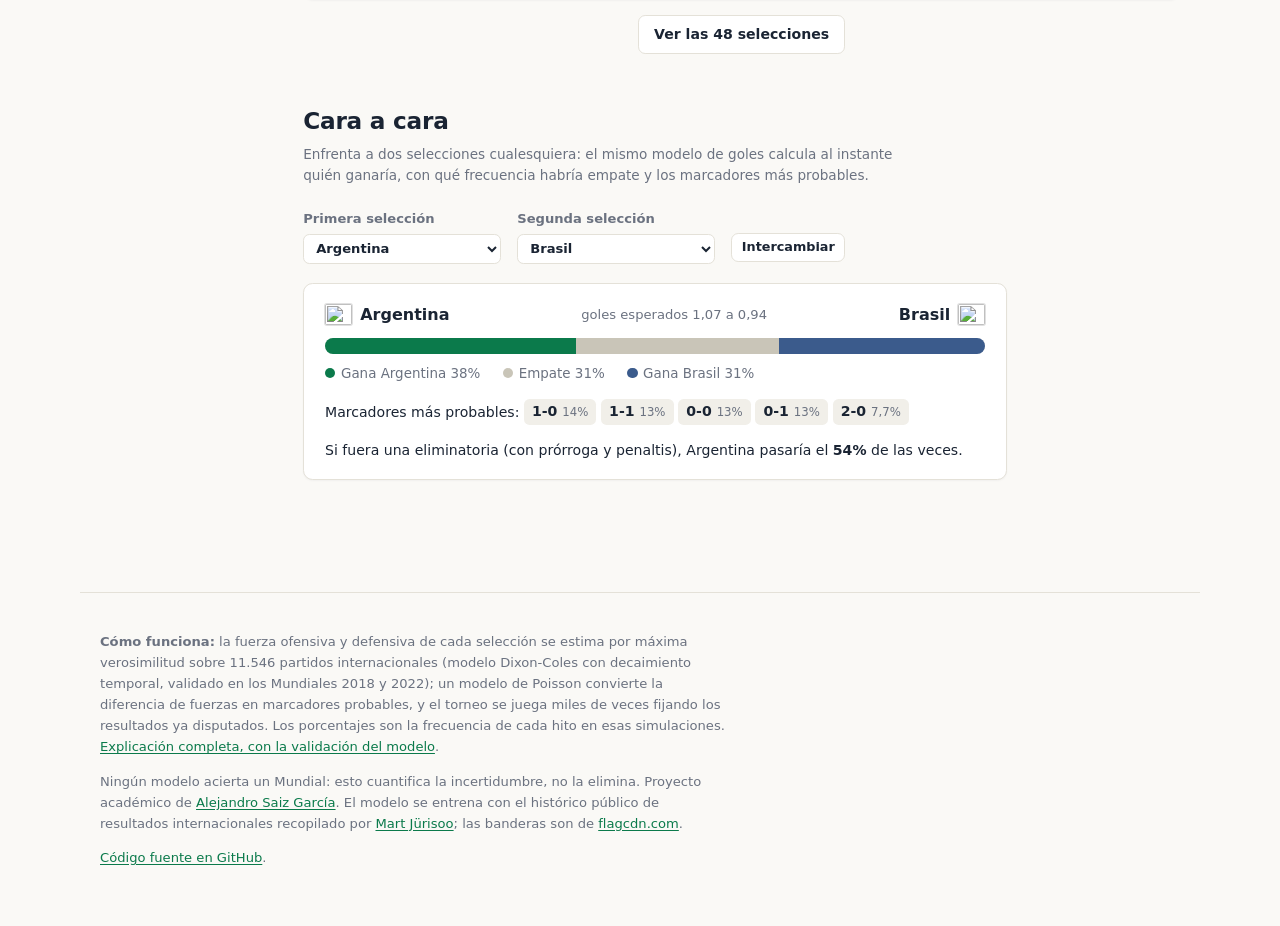
==== commit ece6d464: "Update docs data and simulation engine Refresh simulation snapshot and related assets. Updated docs/" ====
--- a/docs/index.html
+++ b/docs/index.html
@@ -41,6 +41,7 @@
   </div>
 </header>
 
+<div class="layout">
 <aside class="toc" aria-label="Índice de secciones">
   <p class="toc-title">En esta página</p>
   <a href="#favoritos">Favoritos al título</a>
@@ -128,6 +129,7 @@
     <div id="h2h-out"></div>
   </section>
 </main>
+</div>
 
 <dialog id="whatif-dialog" aria-labelledby="whatif-title">
   <form method="dialog" class="dialog-head">
--- a/docs/styles.css
+++ b/docs/styles.css
@@ -87,60 +87,68 @@
 /* ---------- secciones ---------- */
 section { margin-block: 3rem; scroll-margin-block-start: 1.5rem; }
 
-/* ---------- índice lateral ---------- */
+/* ---------- índice rápido + calendario ---------- */
+/* Móvil/tablet (por defecto): fila de pestañas bajo la cabecera; el calendario
+   se coloca debajo. .layout no hace nada aquí, así que .toc y main se apilan. */
 .toc {
-  display: none;
-  position: fixed; inset-block-start: 11rem;
-  inset-inline-start: max(1.2rem, calc(50vw - 35rem - 13.5rem));
-  inline-size: 11.5rem; font-size: 0.84rem;
-}
-/* Pantallas anchas: barra flotante en el margen izquierdo. */
-@media (min-width: 1560px) { .toc { display: block; } }
-
-/* Portátil, tablet y móvil: la barra deja de flotar (no cabe en el margen)
-   y se muestra como una fila bajo la cabecera, alineada con el contenido. */
-@media (max-width: 1559.98px) {
-  .toc {
-    display: flex; flex-wrap: wrap; align-items: center; gap: 0.4rem 0.7rem;
-    position: static; inline-size: auto;
-    max-inline-size: 70rem; margin: 0 auto 1.6rem; padding-inline: 1.25rem;
-  }
-  .toc-title { display: none; }
-  .toc a {
-    padding: 0.3rem 0.7rem; border: 1px solid var(--border);
-    border-radius: 0.45rem;
-  }
-  .toc a.active { border-color: var(--accent); }
-  #toc-cal:not([hidden]) {
-    display: flex; flex-wrap: wrap; align-items: center; gap: 0.35rem 0.6rem;
-    flex-basis: 100%; margin-block-start: 0.5rem;
-  }
-  .toc-cal-title { margin: 0; }
-  .toc-date { margin-inline-start: 0; inline-size: auto; }
-  .toc-cal-hint { flex-basis: 100%; margin: 0.1rem 0 0; padding-inline-start: 0; }
-}
-.toc-title {
-  margin: 0 0 0.45rem; padding-inline-start: 0.9rem;
-  font-size: 0.78rem; font-weight: 700; color: var(--text);
-}
+  display: flex; flex-wrap: wrap; align-items: center; gap: 0.4rem 0.6rem;
+  max-inline-size: 70rem; margin: 0 auto 1.4rem; padding-inline: 1.25rem;
+  font-size: 0.86rem;
+}
+.toc-title { display: none; }
 .toc a {
-  display: block; padding: 0.32rem 0.9rem;
+  padding: 0.32rem 0.7rem; border: 1px solid var(--border);
+  border-radius: 0.5rem; white-space: nowrap;
   color: var(--text-dim); text-decoration: none;
-  border-inline-start: 2px solid var(--border);
   transition: color 0.15s, border-color 0.15s;
 }
 .toc a:hover { color: var(--text); }
 .toc a.active { color: var(--accent); border-color: var(--accent); font-weight: 600; }
-.toc-cal-title { margin-block-start: 1.3rem; }
+#toc-cal:not([hidden]) {
+  display: flex; flex-wrap: wrap; align-items: center; gap: 0.3rem 0.5rem;
+  flex-basis: 100%; margin-block-start: 0.5rem;
+}
+.toc-cal-title {
+  display: inline-block; margin: 0; padding: 0;
+  font-size: 0.82rem; font-weight: 600; color: var(--text); white-space: nowrap;
+}
 .toc-date {
-  margin-inline-start: 0.9rem; inline-size: calc(100% - 0.9rem);
-  font: inherit; font-size: 0.82rem; color: var(--text);
+  margin-inline-start: 0; inline-size: auto;
+  font: inherit; font-size: 0.85rem; color: var(--text);
   background: var(--bg-card); border: 1px solid var(--border);
   border-radius: 0.4rem; padding: 0.3rem 0.5rem;
 }
 .toc-cal-hint {
-  margin: 0.45rem 0 0; padding-inline-start: 0.9rem;
-  font-size: 0.74rem; color: var(--text-dim);
+  flex-basis: 100%; margin: 0.1rem 0 0; padding: 0;
+  font-size: 0.76rem; color: var(--text-dim);
+}
+
+/* Portátil y más anchas: barra lateral fija a la izquierda, en su columna. */
+@media (min-width: 1200px) {
+  .layout {
+    display: grid; grid-template-columns: 10.5rem minmax(0, 1fr); gap: 2.2rem;
+    align-items: start;
+    max-inline-size: 70rem; margin-inline: auto; padding-inline: 1.25rem;
+  }
+  .layout > main { max-inline-size: none; margin: 0; padding: 0; }
+  .toc {
+    display: block; position: sticky; inset-block-start: 1.4rem; align-self: start;
+    max-inline-size: none; margin: 0; padding: 0; font-size: 0.84rem;
+  }
+  .toc-title {
+    display: block; margin: 0 0 0.45rem; padding-inline-start: 0.9rem;
+    font-size: 0.78rem; font-weight: 700; color: var(--text);
+  }
+  .toc a {
+    display: block; padding: 0.32rem 0.9rem; border: none;
+    border-inline-start: 2px solid var(--border); border-radius: 0; white-space: normal;
+  }
+  #toc-cal:not([hidden]) { display: block; margin-block-start: 1.3rem; }
+  .toc-cal-title {
+    display: block; margin-block-start: 0; padding-inline-start: 0.9rem; font-size: 0.78rem;
+  }
+  .toc-date { margin-inline-start: 0.9rem; inline-size: calc(100% - 0.9rem); font-size: 0.82rem; }
+  .toc-cal-hint { padding-inline-start: 0.9rem; font-size: 0.74rem; }
 }
 h2 {
   font-size: 1.45rem; letter-spacing: -0.01em; font-weight: 700;
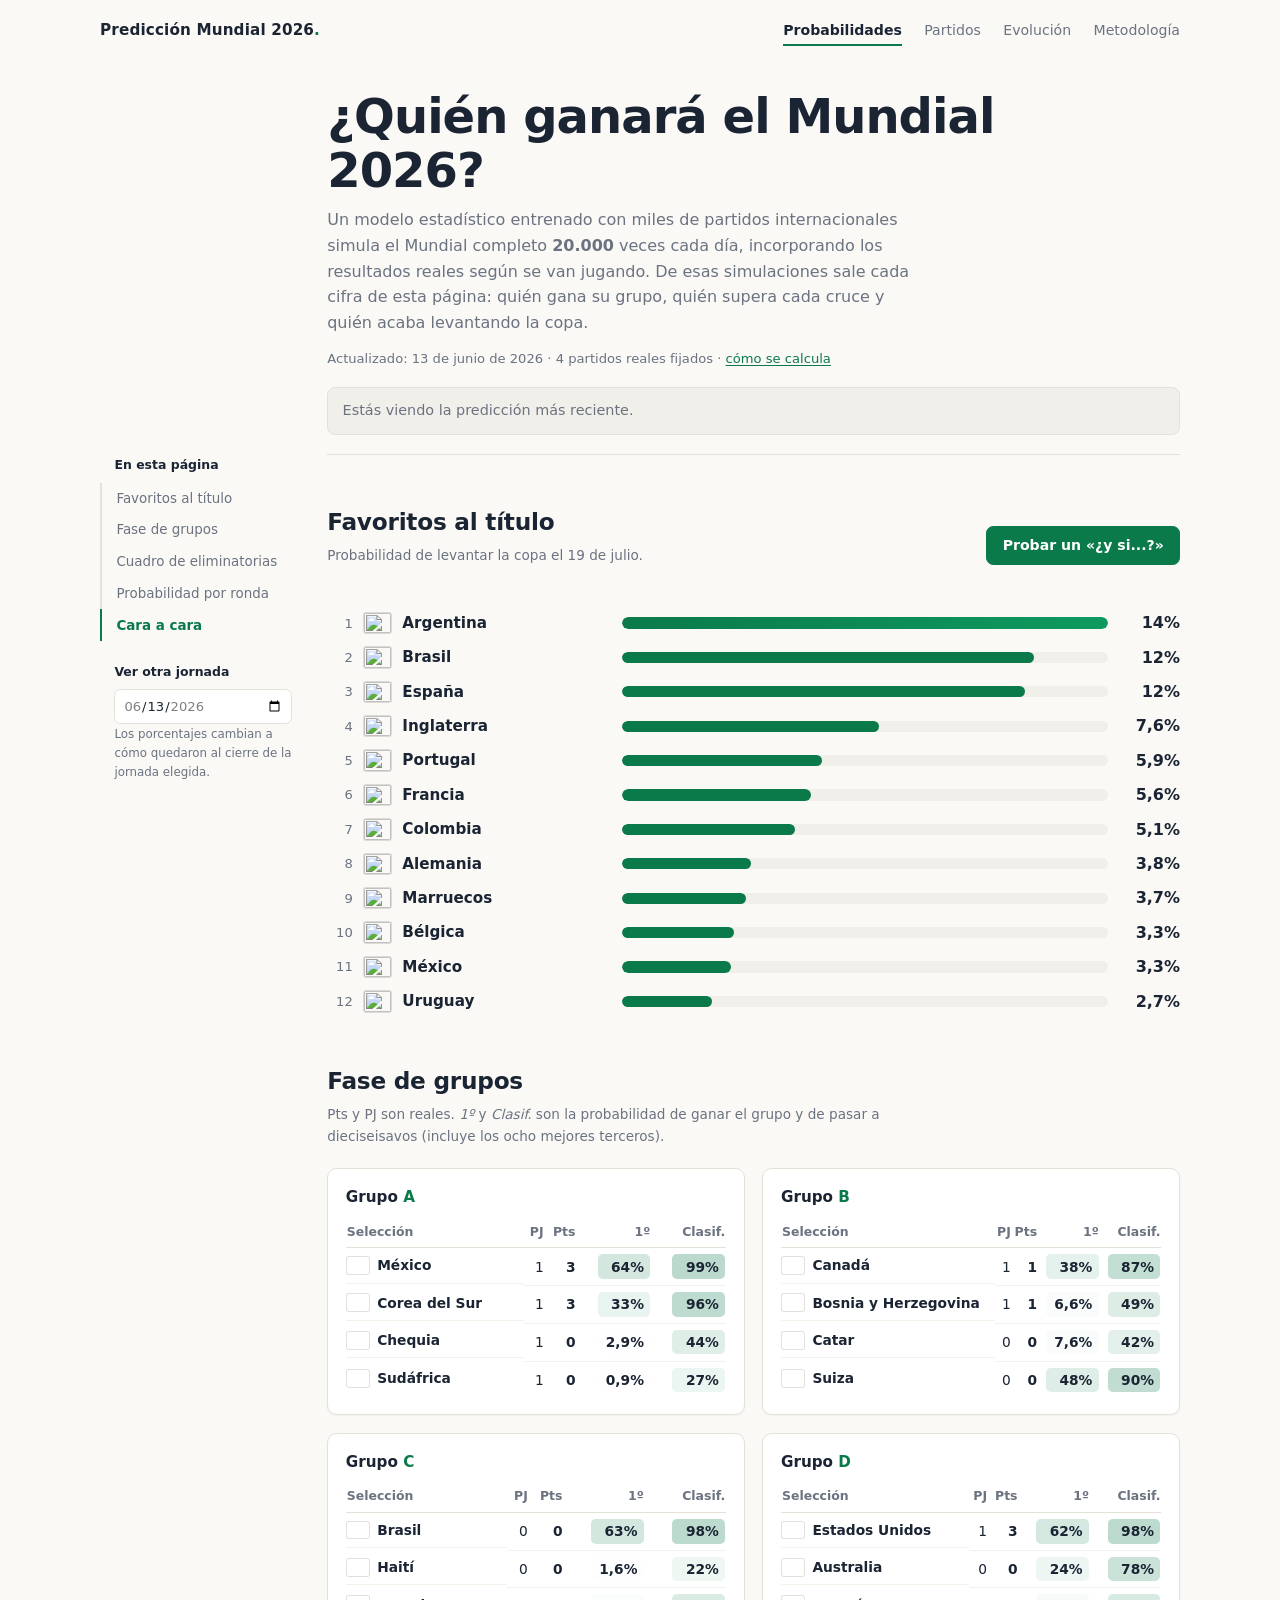
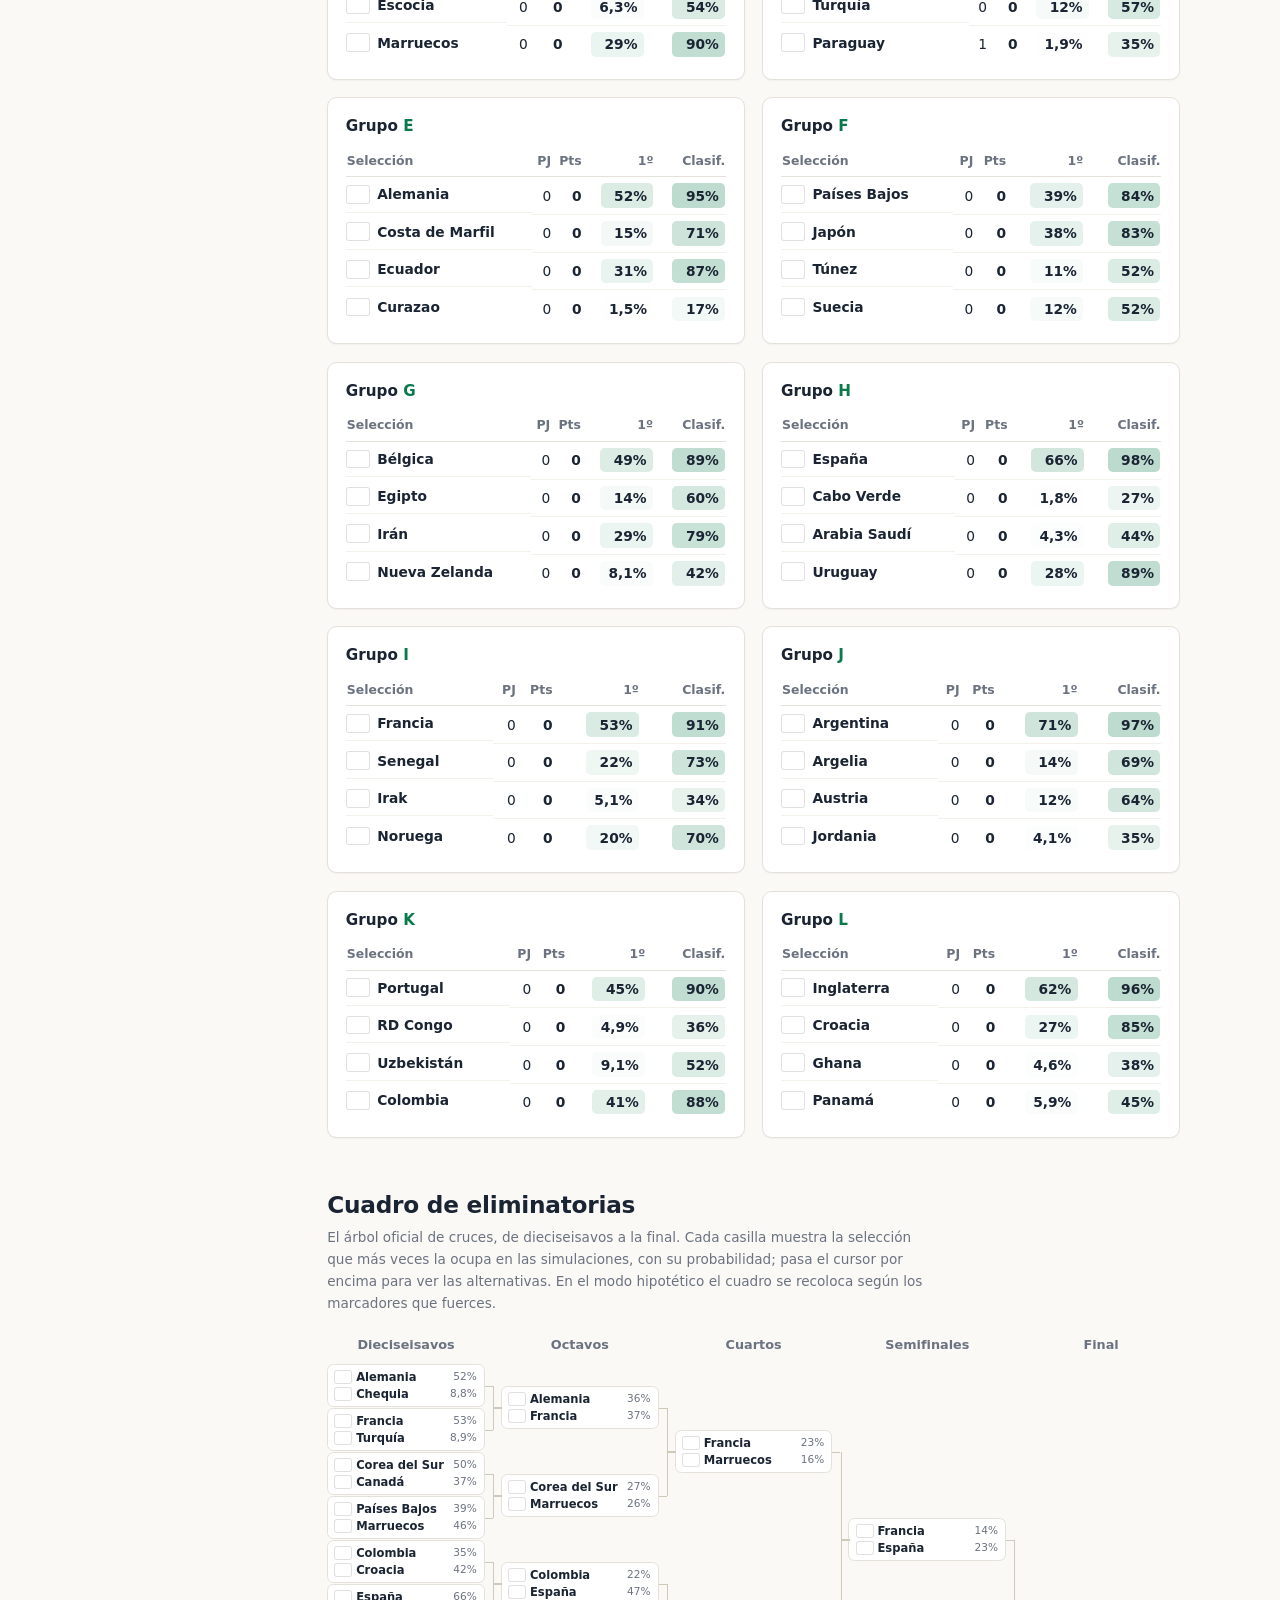
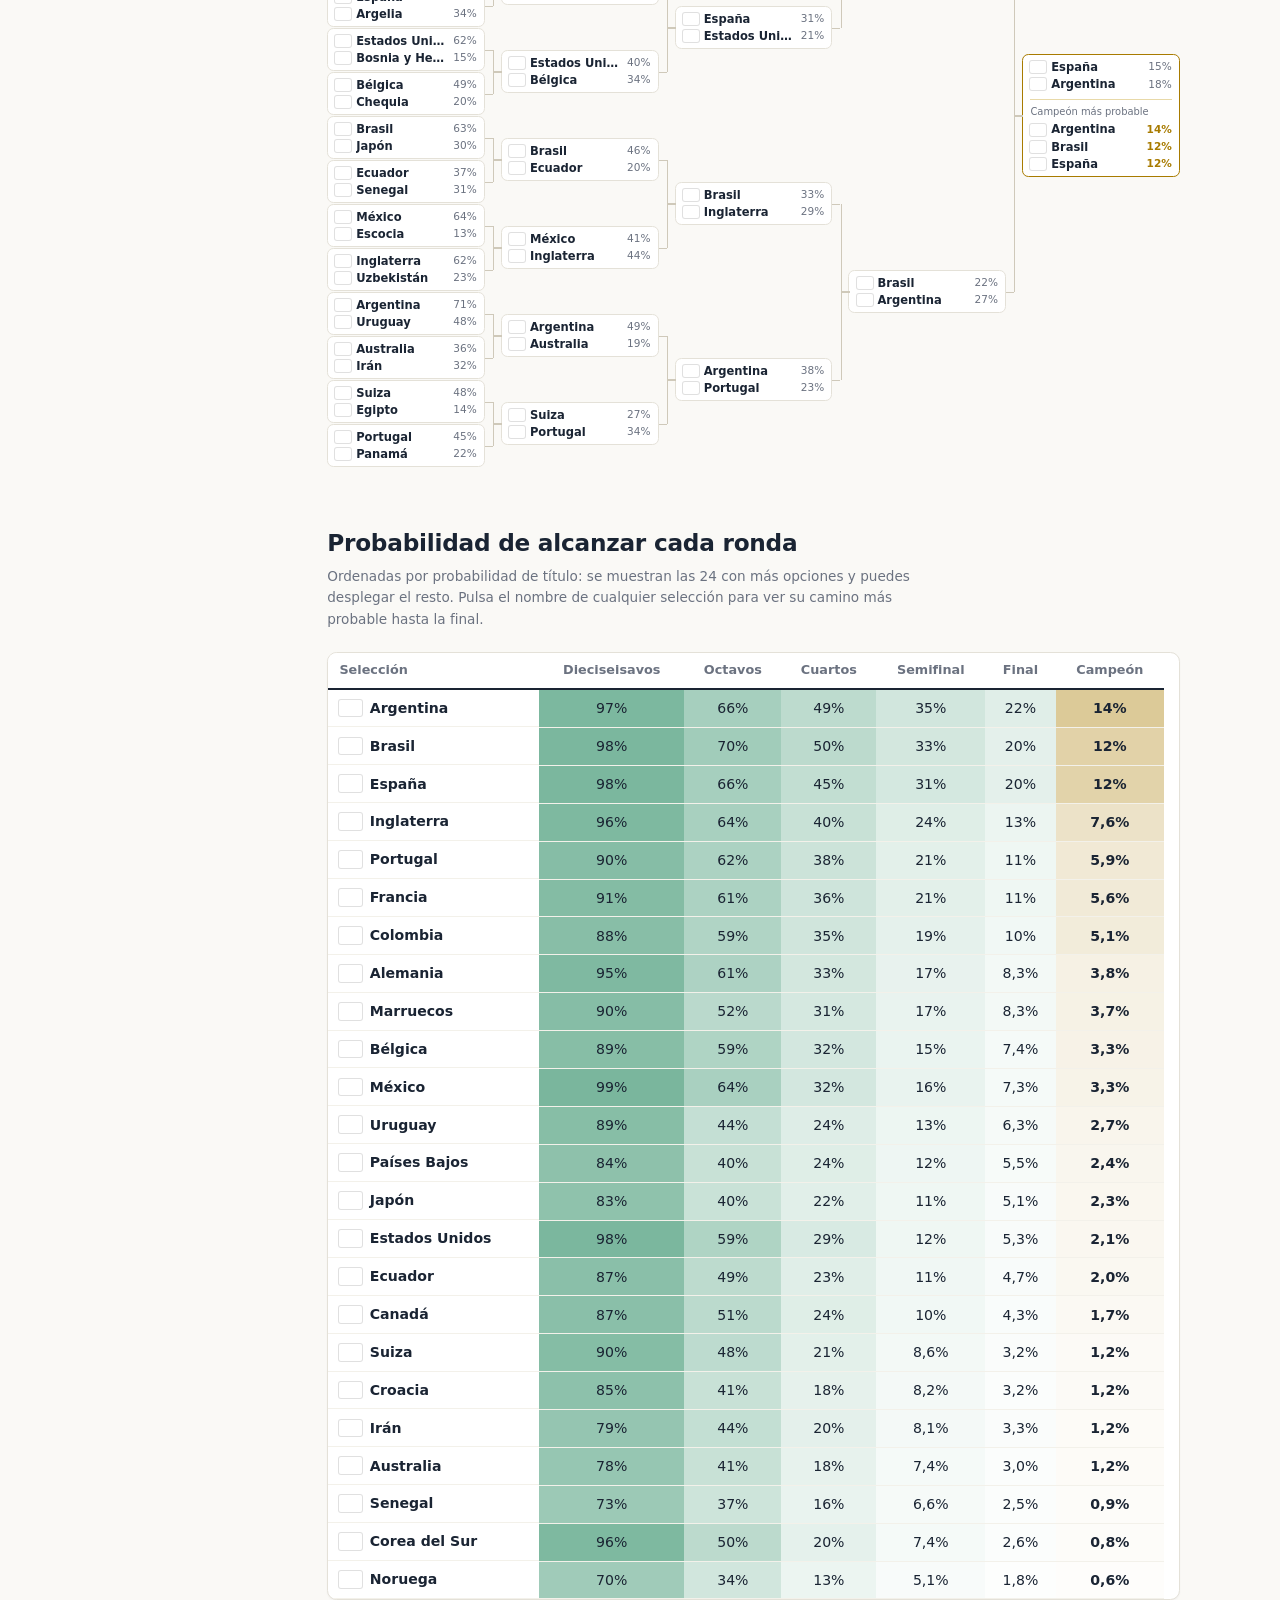
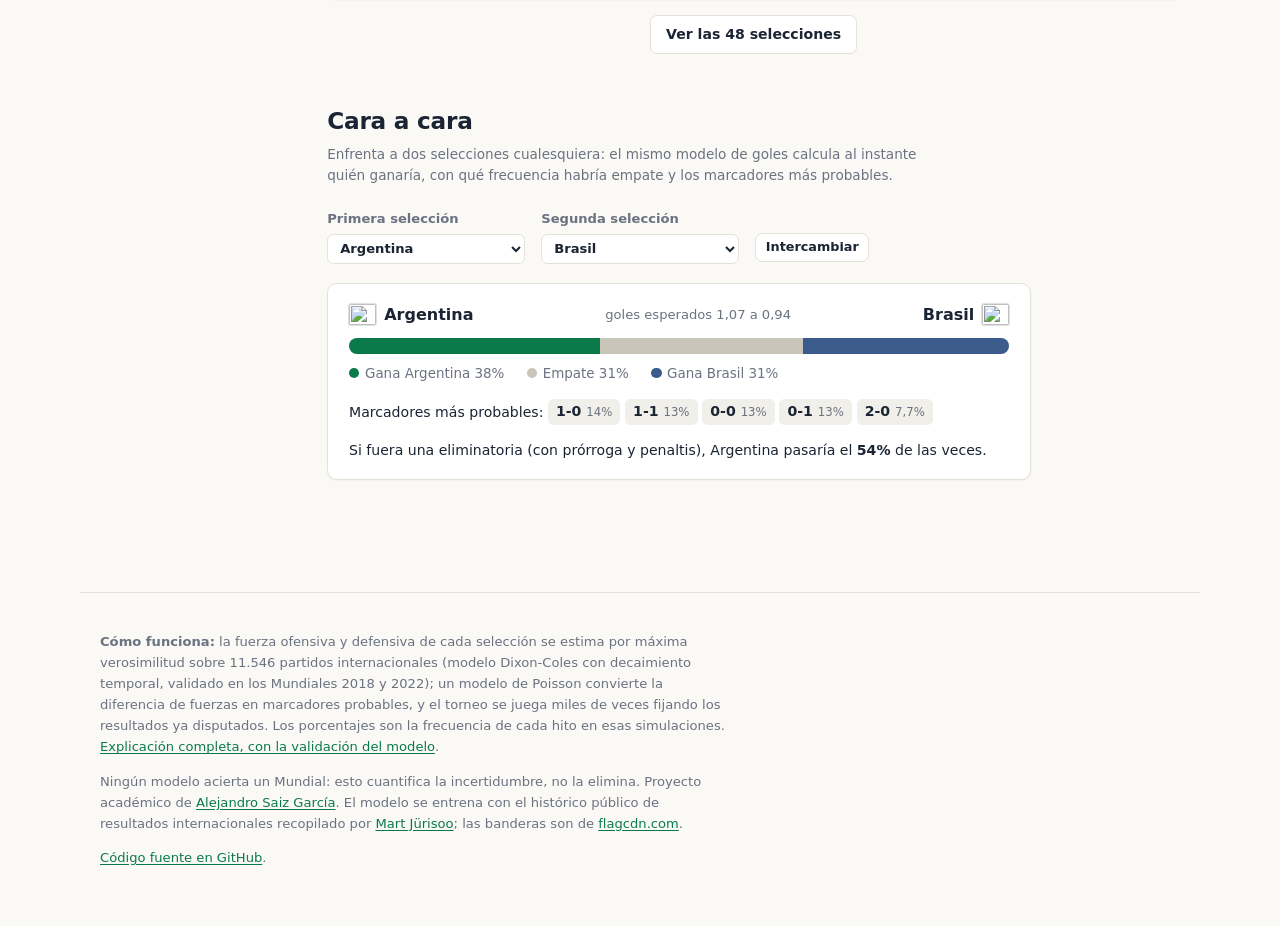
==== commit c3b48b1a: "Add match calendar and fixtures generation Add a new calendario page (docs/partidos.html) and client" ====
--- a/docs/index.html
+++ b/docs/index.html
@@ -14,11 +14,13 @@
   <a class="brand" href="index.html">Predicción Mundial 2026<span class="dot">.</span></a>
   <div class="topnav">
     <a href="index.html" aria-current="page">Probabilidades</a>
+    <a href="partidos.html">Partidos</a>
     <a href="evolucion.html">Evolución</a>
     <a href="metodologia.html">Metodología</a>
   </div>
 </nav>
 
+<div class="layout">
 <header class="hero">
   <h1>¿Quién ganará el Mundial 2026?</h1>
   <p class="tagline">Un modelo estadístico entrenado con miles de partidos internacionales
@@ -41,7 +43,6 @@
   </div>
 </header>
 
-<div class="layout">
 <aside class="toc" aria-label="Índice de secciones">
   <p class="toc-title">En esta página</p>
   <a href="#favoritos">Favoritos al título</a>
--- a/docs/styles.css
+++ b/docs/styles.css
@@ -124,14 +124,31 @@
 }
 
 /* Portátil y más anchas: barra lateral fija a la izquierda, en su columna. */
-@media (min-width: 1200px) {
+@media (min-width: 992px) {
   .layout {
-    display: grid; grid-template-columns: 10.5rem minmax(0, 1fr); gap: 2.2rem;
+    display: grid;
+    grid-template-columns: 12rem minmax(0, 1fr);
+    grid-template-areas:
+      ". hero"
+      "aside main";
+    gap: 0 2.2rem;
     align-items: start;
     max-inline-size: 70rem; margin-inline: auto; padding-inline: 1.25rem;
   }
-  .layout > main { max-inline-size: none; margin: 0; padding: 0; }
+  .layout > .hero {
+    grid-area: hero;
+    max-inline-size: none;
+    margin: 0;
+    padding-inline: 0;
+  }
+  .layout > main {
+    grid-area: main;
+    max-inline-size: none;
+    margin: 0;
+    padding: 0;
+  }
   .toc {
+    grid-area: aside;
     display: block; position: sticky; inset-block-start: 1.4rem; align-self: start;
     max-inline-size: none; margin: 0; padding: 0; font-size: 0.84rem;
   }
@@ -618,3 +635,59 @@
   background: #b3362c14; border: 1px solid #b3362c55; border-radius: 0.5rem;
 }
 .simulating { opacity: 0.55; pointer-events: none; }
+
+/* ---------- calendario de partidos ---------- */
+.cal-filter { display: flex; gap: 0.5rem; flex-wrap: wrap; margin-block: 0.5rem 1.6rem; }
+.filter-btn {
+  font: inherit; font-size: 0.85rem; cursor: pointer;
+  color: var(--text-dim); background: var(--bg-card);
+  border: 1px solid var(--border); border-radius: 99px; padding: 0.3rem 0.95rem;
+  transition: color 0.15s, background 0.15s, border-color 0.15s;
+}
+.filter-btn:hover { color: var(--text); }
+.filter-btn.active { color: #fff; background: var(--accent); border-color: var(--accent); }
+
+.cal-day {
+  font-size: 0.95rem; font-weight: 700; color: var(--text);
+  margin: 1.9rem 0 0.2rem; padding-block-end: 0.35rem;
+  border-block-end: 2px solid var(--border-strong);
+}
+.cal-day:first-child { margin-block-start: 0; }
+.cal-day.is-today { color: var(--accent); border-block-end-color: var(--accent); }
+.cal-hoy {
+  font-size: 0.68rem; font-weight: 700; color: #fff; background: var(--accent);
+  border-radius: 99px; padding: 0.1rem 0.5rem; margin-inline-start: 0.5rem;
+  vertical-align: middle;
+}
+.cal-today-link {
+  margin-inline-start: auto; align-self: center;
+  font: inherit; font-size: 0.82rem; cursor: pointer;
+  color: var(--accent); background: none; border: 0; padding: 0.3rem 0.2rem;
+}
+.cal-today-link:hover { text-decoration: underline; }
+.cal-match {
+  display: grid; grid-template-columns: 4.3rem minmax(0, 1fr) auto minmax(0, 1fr);
+  align-items: center; gap: 0.7rem;
+  padding: 0.6rem 0.2rem; border-block-end: 1px solid var(--border);
+}
+.cal-when { display: flex; flex-direction: column; line-height: 1.15; }
+.cal-time { font-variant-numeric: tabular-nums; font-size: 0.9rem; color: var(--text); }
+.cal-tag { font-size: 0.68rem; color: var(--text-dim); }
+.cal-side { display: flex; align-items: center; gap: 0.5rem; min-inline-size: 0; }
+.cal-side .tn { overflow: hidden; text-overflow: ellipsis; white-space: nowrap; }
+.cal-home { justify-content: flex-end; text-align: end; }
+.cal-away { justify-content: flex-start; }
+.cal-side.win { font-weight: 700; }
+.cal-match:not(.is-done) .cal-side { color: var(--text-dim); }
+.cal-score {
+  font-variant-numeric: tabular-nums; font-weight: 700; font-size: 1rem;
+  min-inline-size: 3rem; text-align: center; color: var(--text);
+}
+.cal-score .dash { color: var(--text-dim); margin-inline: 0.2rem; font-weight: 400; }
+.cal-match:not(.is-done) .cal-score { color: var(--text-dim); font-weight: 400; }
+
+@media (max-width: 560px) {
+  .cal-match { grid-template-columns: 3.2rem minmax(0,1fr) auto minmax(0,1fr); gap: 0.4rem; }
+  .cal-side { gap: 0.35rem; font-size: 0.92rem; }
+  .cal-score { min-inline-size: 2.4rem; font-size: 0.95rem; }
+}
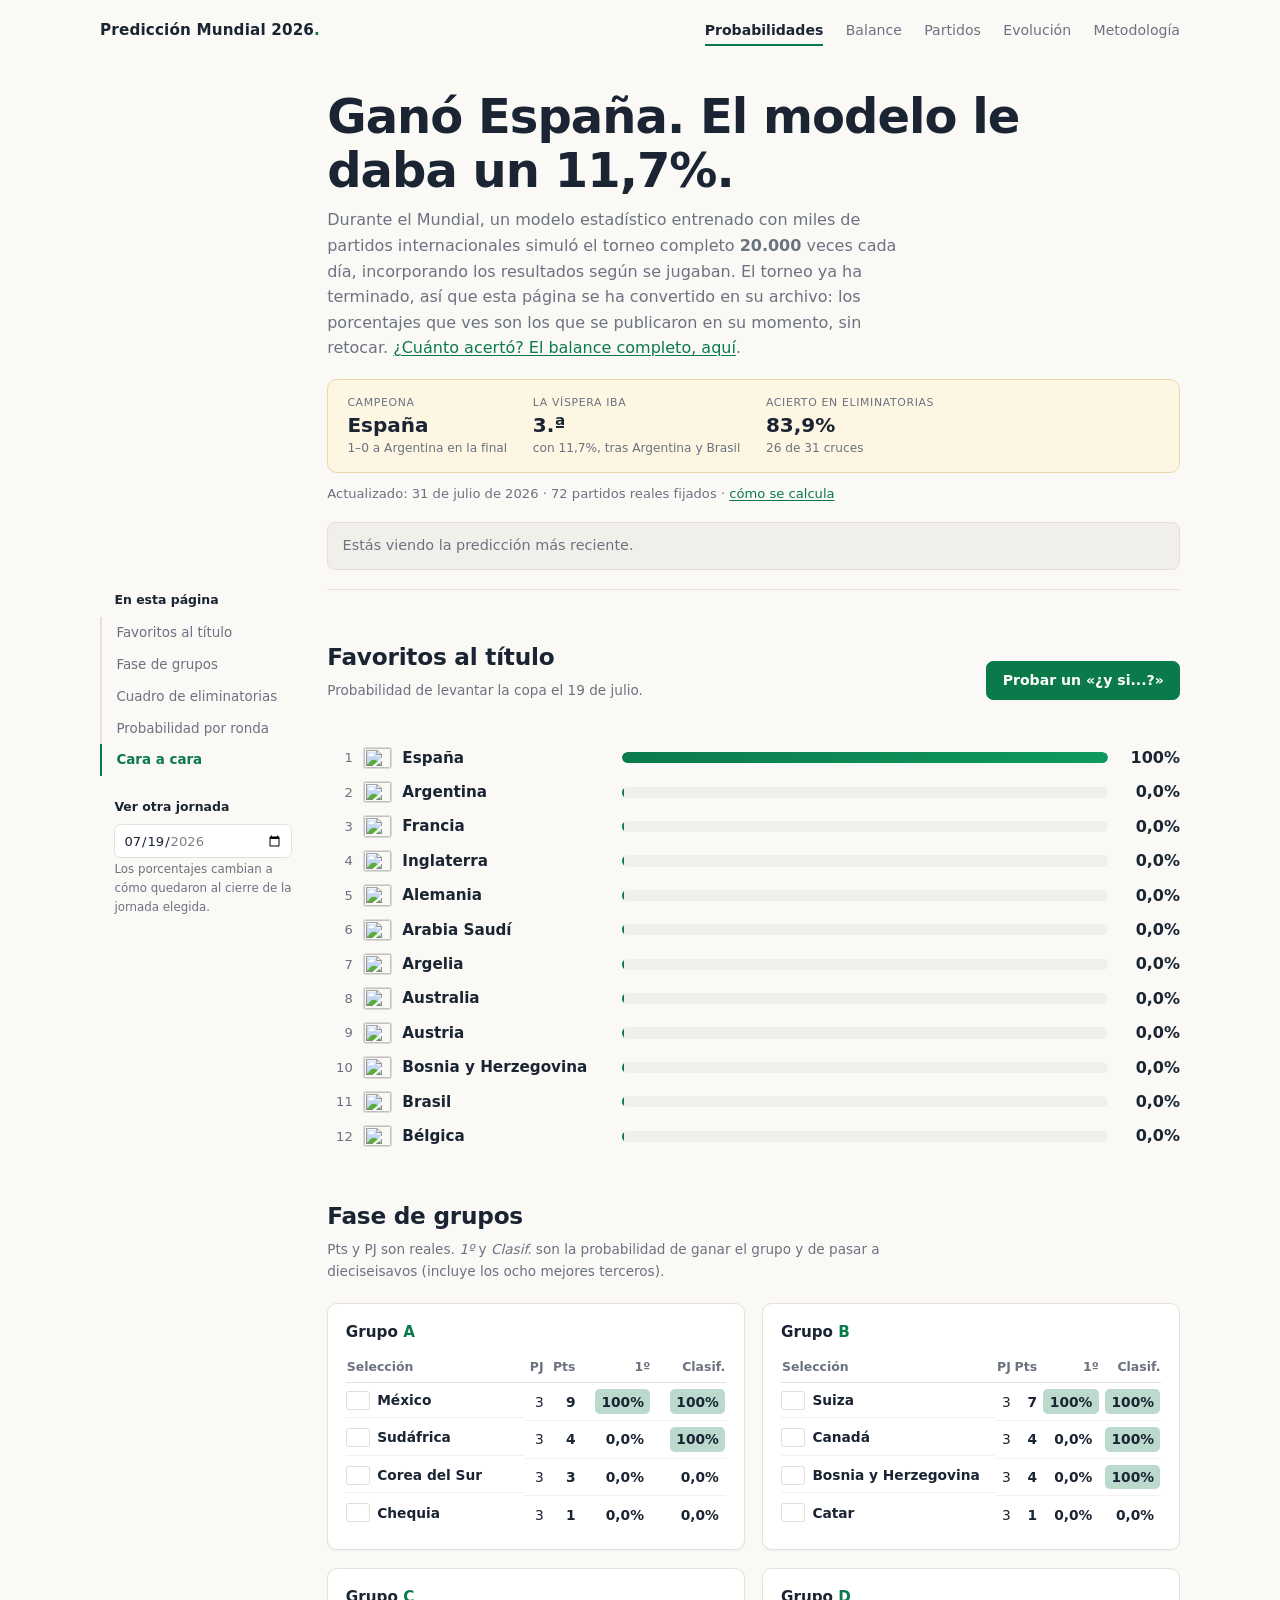
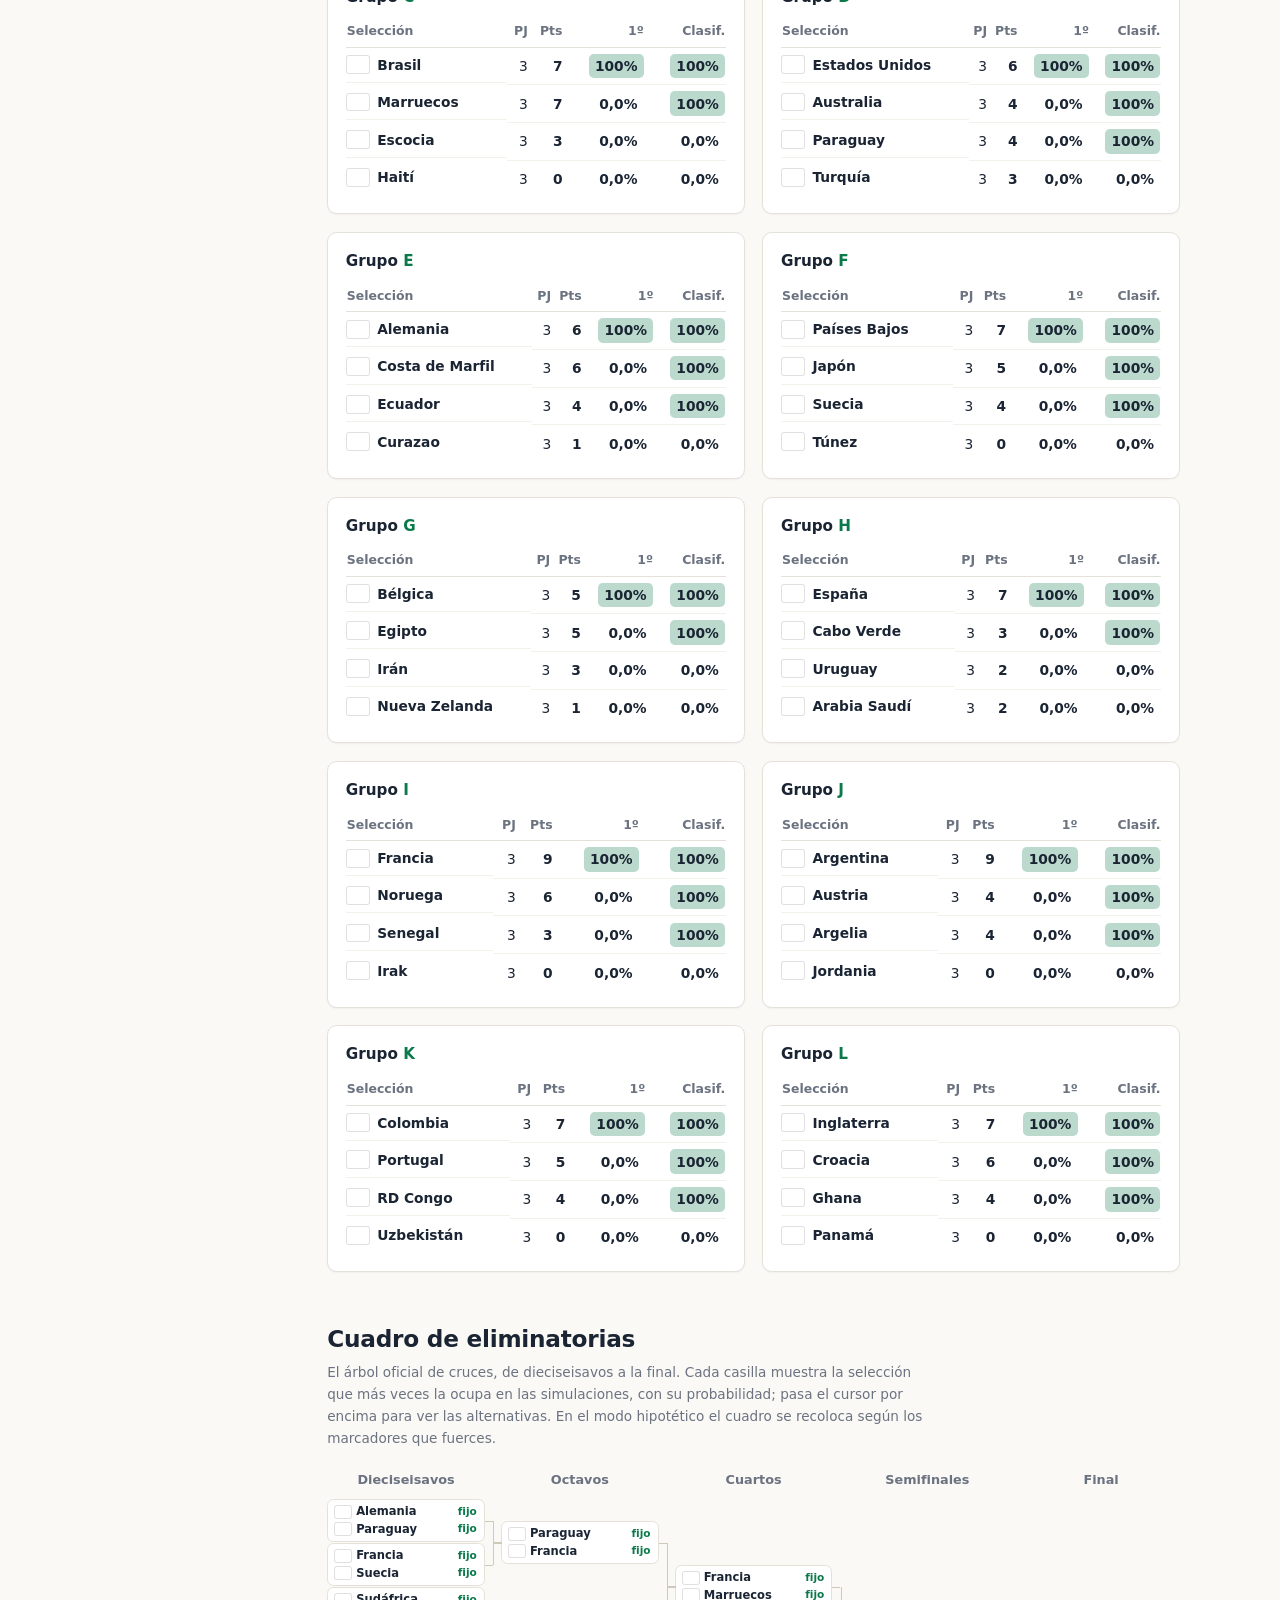
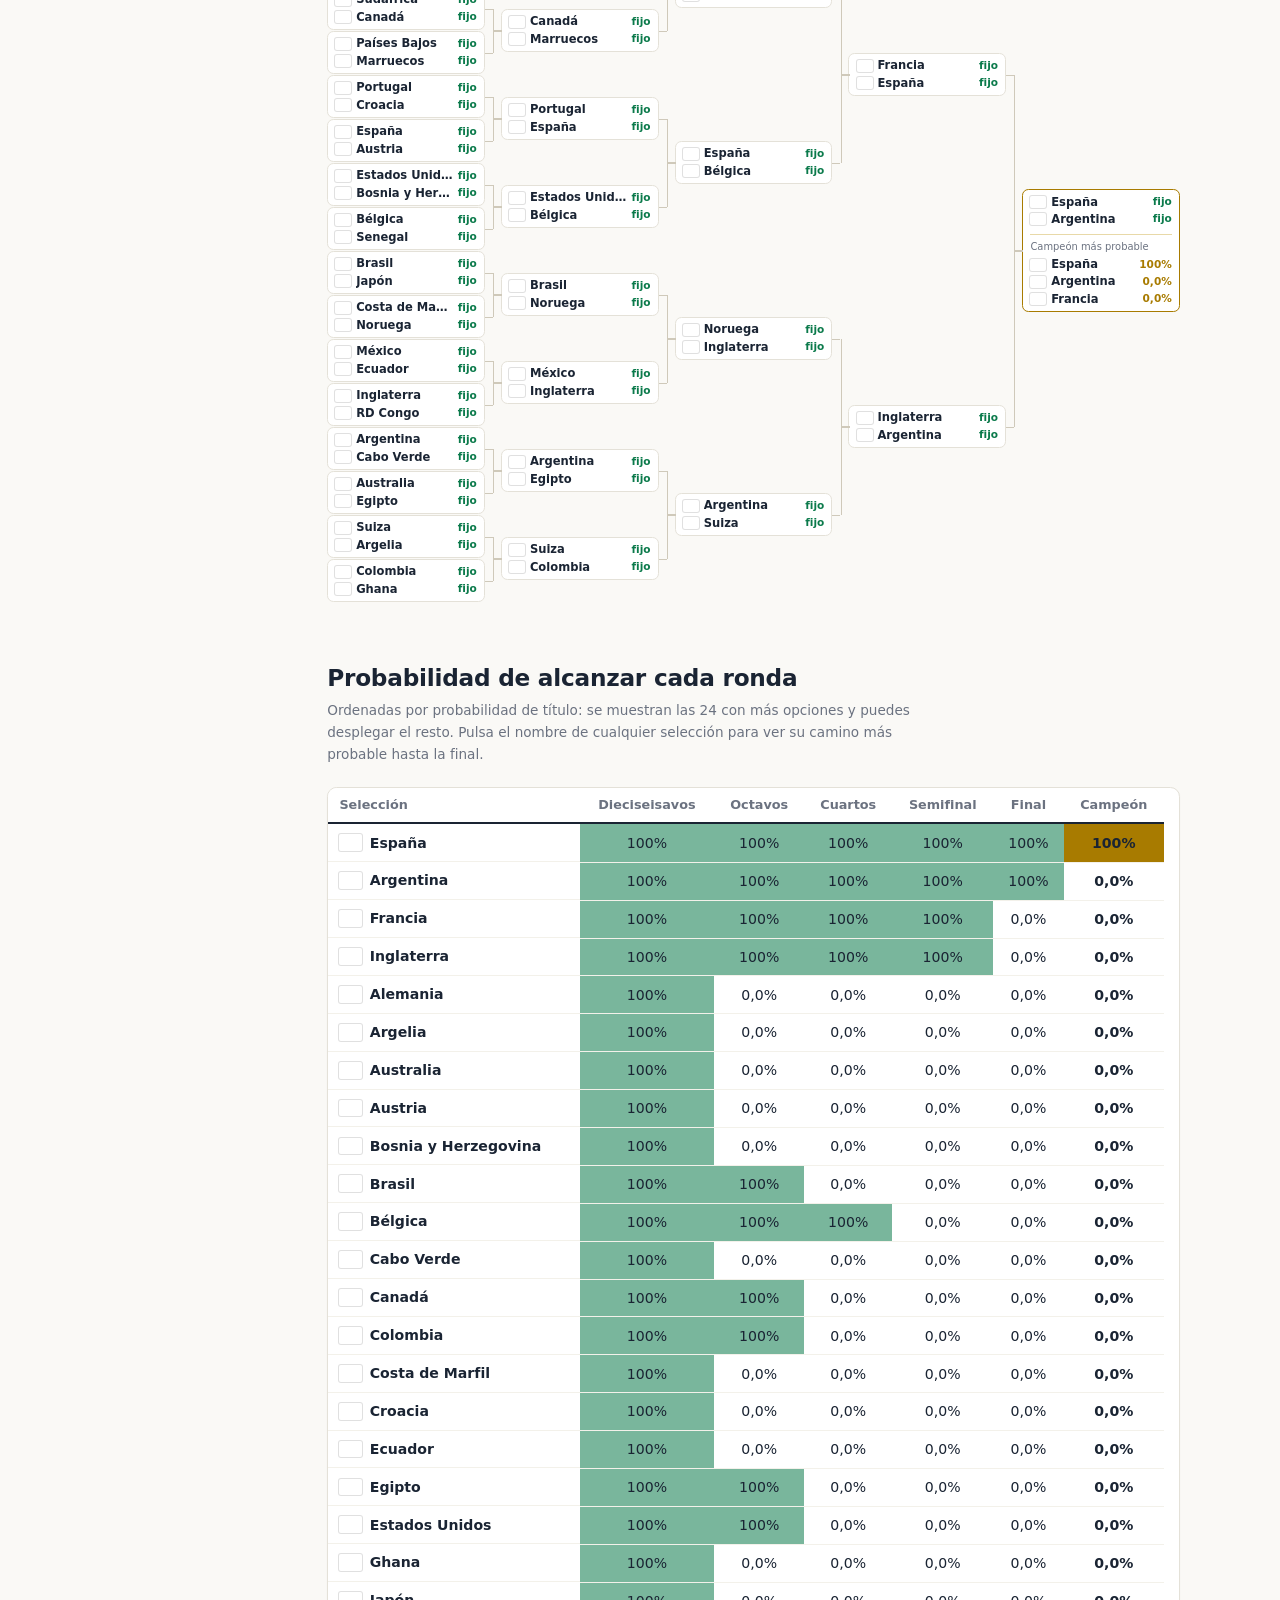
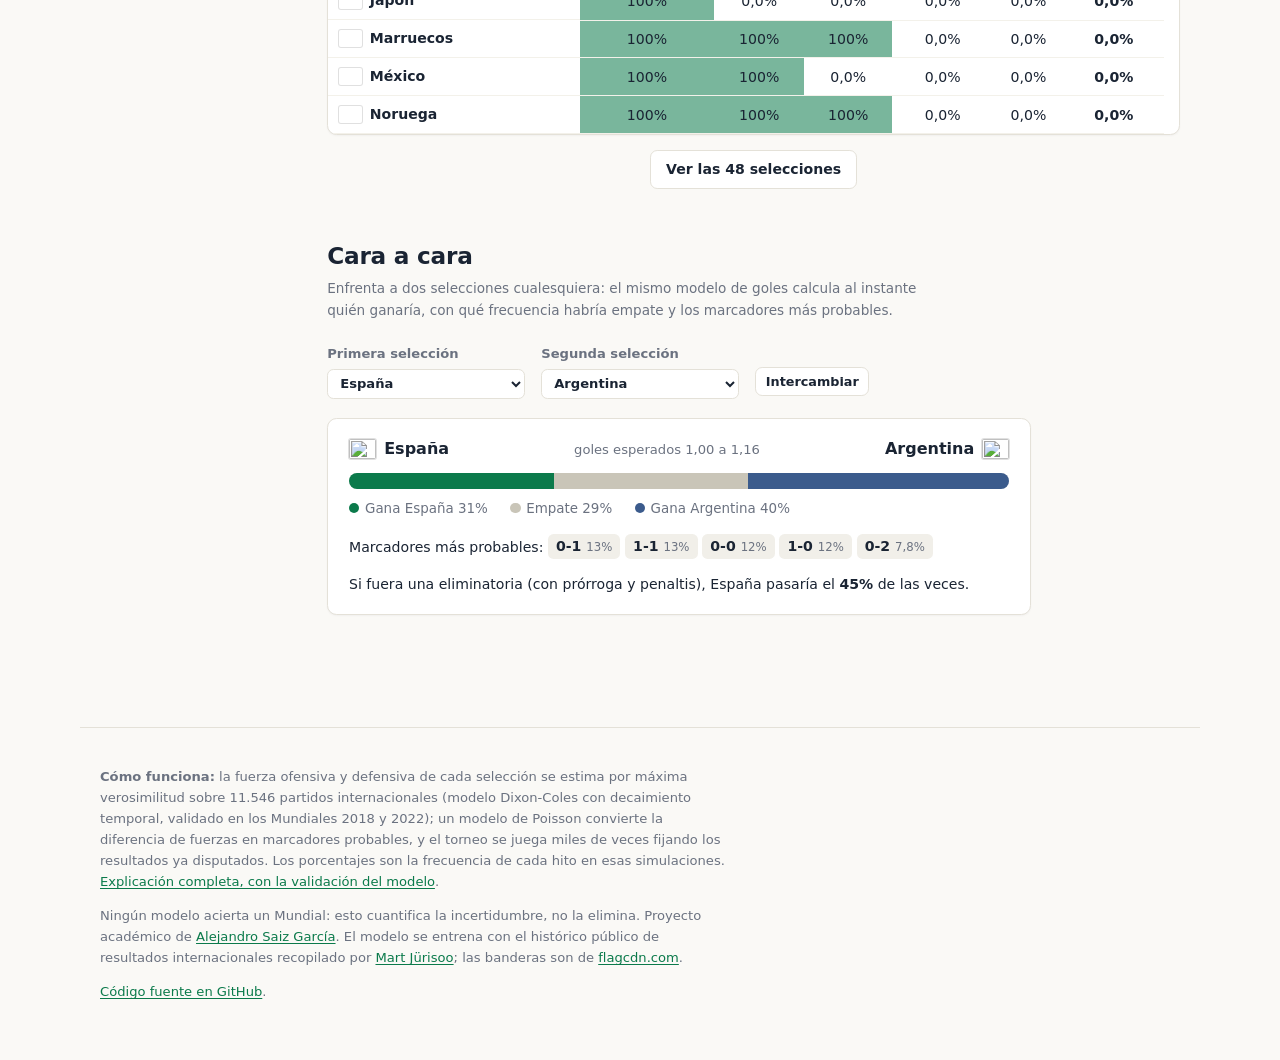
==== commit 9e9d54fb: "Add post-tournament evaluation and balance page Cierra el proyecto como archivo del Mundial 2026: de" ====
--- a/docs/index.html
+++ b/docs/index.html
@@ -3,8 +3,8 @@
 <head>
   <meta charset="utf-8">
   <meta name="viewport" content="width=device-width, initial-scale=1">
-  <title>Predicción Mundial 2026: probabilidades actualizadas cada jornada</title>
-  <meta name="description" content="Probabilidades de cada selección en el Mundial 2026, recalculadas cada día con simulación Monte Carlo y un modelo estadístico entrenado con el histórico de partidos internacionales.">
+  <title>Predicción Mundial 2026: qué dijo el modelo y qué pasó</title>
+  <meta name="description" content="España ganó el Mundial 2026 partiendo de un 11,7% según este modelo. Probabilidades día a día con simulación Monte Carlo, y el balance de aciertos ahora que el torneo ha terminado.">
   <link rel="stylesheet" href="styles.css">
   <link rel="icon" href="data:image/svg+xml,<svg xmlns='http://www.w3.org/2000/svg' viewBox='0 0 100 100'><rect width='100' height='100' rx='22' fill='%230b7a4b'/><text x='50' y='68' font-size='46' font-weight='bold' font-family='Segoe UI,sans-serif' fill='white' text-anchor='middle'>26</text></svg>">
 </head>
@@ -14,6 +14,7 @@
   <a class="brand" href="index.html">Predicción Mundial 2026<span class="dot">.</span></a>
   <div class="topnav">
     <a href="index.html" aria-current="page">Probabilidades</a>
+    <a href="balance.html">Balance</a>
     <a href="partidos.html">Partidos</a>
     <a href="evolucion.html">Evolución</a>
     <a href="metodologia.html">Metodología</a>
@@ -22,12 +23,22 @@
 
 <div class="layout">
 <header class="hero">
-  <h1>¿Quién ganará el Mundial 2026?</h1>
-  <p class="tagline">Un modelo estadístico entrenado con miles de partidos internacionales
-    simula el Mundial completo <strong id="sims-count">miles de</strong> veces cada día,
-    incorporando los resultados reales según se van jugando. De esas simulaciones sale
-    cada cifra de esta página: quién gana su grupo, quién supera cada cruce y quién
-    acaba levantando la copa.</p>
+  <h1>Ganó España. El modelo le daba un 11,7%.</h1>
+  <p class="tagline">Durante el Mundial, un modelo estadístico entrenado con miles de
+    partidos internacionales simuló el torneo completo <strong id="sims-count">miles de</strong>
+    veces cada día, incorporando los resultados según se jugaban. El torneo ya ha
+    terminado, así que esta página se ha convertido en su archivo: los porcentajes que
+    ves son los que se publicaron en su momento, sin retocar.
+    <a href="balance.html">¿Cuánto acertó? El balance completo, aquí</a>.</p>
+
+  <div class="result-band">
+    <div class="rb-item"><span class="rb-label">Campeona</span>
+      <strong>España</strong> <span class="rb-sub">1–0 a Argentina en la final</span></div>
+    <div class="rb-item"><span class="rb-label">La víspera iba</span>
+      <strong>3.ª</strong> <span class="rb-sub">con 11,7%, tras Argentina y Brasil</span></div>
+    <div class="rb-item"><span class="rb-label">Acierto en eliminatorias</span>
+      <strong>83,9%</strong> <span class="rb-sub">26 de 31 cruces</span></div>
+  </div>
   <p class="meta">
     <span id="updated">Cargando...</span> ·
     <span id="results-count"></span> ·
--- a/docs/styles.css
+++ b/docs/styles.css
@@ -666,7 +666,7 @@
 }
 .cal-today-link:hover { text-decoration: underline; }
 .cal-match {
-  display: grid; grid-template-columns: 4.3rem minmax(0, 1fr) auto minmax(0, 1fr);
+  display: grid; grid-template-columns: 4.3rem minmax(0, 1fr) auto minmax(0, 1fr) 3rem;
   align-items: center; gap: 0.7rem;
   padding: 0.6rem 0.2rem; border-block-end: 1px solid var(--border);
 }
@@ -687,7 +687,147 @@
 .cal-match:not(.is-done) .cal-score { color: var(--text-dim); font-weight: 400; }
 
 @media (max-width: 560px) {
-  .cal-match { grid-template-columns: 3.2rem minmax(0,1fr) auto minmax(0,1fr); gap: 0.4rem; }
+  .cal-match { grid-template-columns: 3.2rem minmax(0,1fr) auto minmax(0,1fr) 2.6rem; gap: 0.4rem; }
   .cal-side { gap: 0.35rem; font-size: 0.92rem; }
   .cal-score { min-inline-size: 2.4rem; font-size: 0.95rem; }
 }
+
+/* ---------- balance (post-mortem del modelo) ---------- */
+
+.mono { font-variant-numeric: tabular-nums; }
+.dim { color: var(--text-dim); }
+.better { color: var(--accent); font-weight: 700; }
+.worse { color: var(--danger); font-weight: 700; }
+
+/* veredicto */
+.verdict-grid {
+  display: grid; gap: 0.9rem; margin-block: 1.4rem 1rem;
+  grid-template-columns: repeat(auto-fit, minmax(14rem, 1fr));
+}
+.verdict-card {
+  background: var(--bg-card); border: 1px solid var(--border);
+  border-radius: 10px; padding: 1.1rem 1.2rem;
+}
+.verdict-main { border-color: var(--gold); background: var(--amber-bg); }
+.vc-label {
+  font-size: 0.72rem; text-transform: uppercase; letter-spacing: 0.06em;
+  color: var(--text-dim); margin-block-end: 0.5rem;
+}
+.vc-team { display: flex; align-items: center; gap: 0.6rem; font-size: 1.5rem; }
+.vc-big {
+  font-size: 2.2rem; font-weight: 700; line-height: 1.1;
+  font-variant-numeric: tabular-nums;
+}
+.vc-sub { color: var(--text-dim); font-size: 0.82rem; margin-block-start: 0.4rem; }
+.flag-lg { inline-size: 2.4rem; block-size: 1.8rem; }
+.verdict-note { max-inline-size: 74ch; }
+
+/* tarjeta de resultados */
+.scorecard {
+  display: grid; gap: 1rem; margin-block-start: 1.4rem;
+  grid-template-columns: repeat(auto-fit, minmax(17rem, 1fr));
+}
+.score-card {
+  background: var(--bg-card); border: 1px solid var(--border);
+  border-radius: 10px; padding: 1rem 1.1rem 0.6rem;
+}
+.score-card h3 { margin: 0 0 0.2rem; font-size: 1rem; }
+.score-card h3 .n { color: var(--text-dim); font-weight: 400; font-size: 0.82rem; }
+.score-hint { color: var(--text-dim); font-size: 0.78rem; margin: 0 0 0.7rem; }
+.score-table { inline-size: 100%; border-collapse: collapse; font-size: 0.85rem; }
+.score-table th { text-align: start; font-weight: 600; }
+.score-table thead th {
+  font-size: 0.7rem; text-transform: uppercase; letter-spacing: 0.04em;
+  color: var(--text-dim); font-weight: 600; text-align: end;
+  border-block-end: 1px solid var(--border); padding-block-end: 0.3rem;
+}
+.score-table tbody th { padding-block: 0.4rem; }
+.score-table td { text-align: end; padding-block: 0.4rem; }
+
+/* calibración */
+.cal-chart { margin-block-start: 1.4rem; display: grid; gap: 0.7rem; }
+.cal-row {
+  display: grid; gap: 0.5rem; align-items: center;
+  grid-template-columns: 7.5rem 1fr;
+}
+.cal-label { font-size: 0.8rem; font-variant-numeric: tabular-nums; }
+.cal-n { color: var(--text-dim); display: block; font-size: 0.72rem; }
+.cal-bars { display: grid; gap: 0.22rem; }
+.cal-bar {
+  block-size: 1.15rem; border-radius: 3px; display: flex; align-items: center;
+  min-inline-size: 5.5rem;
+}
+.cal-bar span {
+  font-size: 0.7rem; padding-inline-start: 0.45rem; color: #fff;
+  white-space: nowrap; font-variant-numeric: tabular-nums;
+}
+.cal-pred { background: var(--text-dim); }
+.cal-obs { background: var(--accent); }
+.cal-legend {
+  display: flex; gap: 1.2rem; font-size: 0.78rem; color: var(--text-dim);
+  margin-block-start: 0.4rem;
+}
+.sw { display: inline-block; inline-size: 0.7rem; block-size: 0.7rem; border-radius: 2px; }
+.sw-pred { background: var(--text-dim); }
+.sw-obs { background: var(--accent); }
+.cal-foot { margin-block-start: 1rem; }
+
+/* punto ciego */
+.callout {
+  background: var(--amber-bg); border: 1px solid var(--amber-border);
+  border-radius: 10px; padding: 1.1rem 1.3rem; margin-block-start: 1.2rem;
+}
+.callout p { margin-block: 0 0.8rem; max-inline-size: 78ch; }
+.callout p:last-child { margin-block-end: 0; }
+
+/* sorpresas / aciertos */
+.two-col {
+  display: grid; gap: 1.6rem; margin-block-start: 1.4rem;
+  grid-template-columns: repeat(auto-fit, minmax(19rem, 1fr));
+}
+.col-title { font-size: 0.9rem; margin: 0 0 0.7rem; color: var(--text-dim); }
+.match-rank { list-style: none; margin: 0; padding: 0; display: grid; gap: 0.55rem; }
+.rank-row {
+  background: var(--bg-card); border: 1px solid var(--border);
+  border-radius: 8px; padding: 0.6rem 0.8rem;
+}
+.rank-head {
+  display: flex; justify-content: space-between; font-size: 0.7rem;
+  color: var(--text-dim); margin-block-end: 0.35rem;
+}
+.rank-match {
+  display: grid; grid-template-columns: 1fr auto 1fr; gap: 0.5rem;
+  align-items: center; font-size: 0.88rem;
+}
+.rank-team { display: flex; align-items: center; gap: 0.4rem; }
+.rank-match .rank-team:last-child { justify-content: end; }
+.rank-team.won { font-weight: 700; }
+.rank-score { font-variant-numeric: tabular-nums; font-weight: 700; }
+.rank-prob { font-size: 0.76rem; margin-block-start: 0.35rem; }
+.rank-prob.bad { color: var(--danger); }
+.rank-prob.good { color: var(--accent); }
+
+/* franja de resultado en la portada (torneo finalizado) */
+.result-band {
+  display: flex; flex-wrap: wrap; gap: 1.6rem;
+  background: var(--amber-bg); border: 1px solid var(--amber-border);
+  border-radius: 10px; padding: 0.9rem 1.2rem; margin-block: 1.1rem 0.6rem;
+}
+.rb-item { display: grid; gap: 0.1rem; }
+.rb-label {
+  font-size: 0.68rem; text-transform: uppercase; letter-spacing: 0.06em;
+  color: var(--text-dim);
+}
+.rb-item strong { font-size: 1.25rem; line-height: 1.2; }
+.rb-sub { font-size: 0.76rem; color: var(--text-dim); }
+
+/* probabilidad que el modelo dio a cada resultado (columna del calendario) */
+.cal-p { text-align: end; }
+.p-chip {
+  display: inline-block; font-size: 0.72rem; font-weight: 700;
+  font-variant-numeric: tabular-nums; padding: 0.1rem 0.35rem;
+  border-radius: 4px; cursor: help;
+}
+.p-hi { background: var(--accent-soft); color: var(--accent); }
+.p-mid { background: var(--bg-inset); color: var(--text-dim); }
+.p-lo { background: #b3362c14; color: var(--danger); }
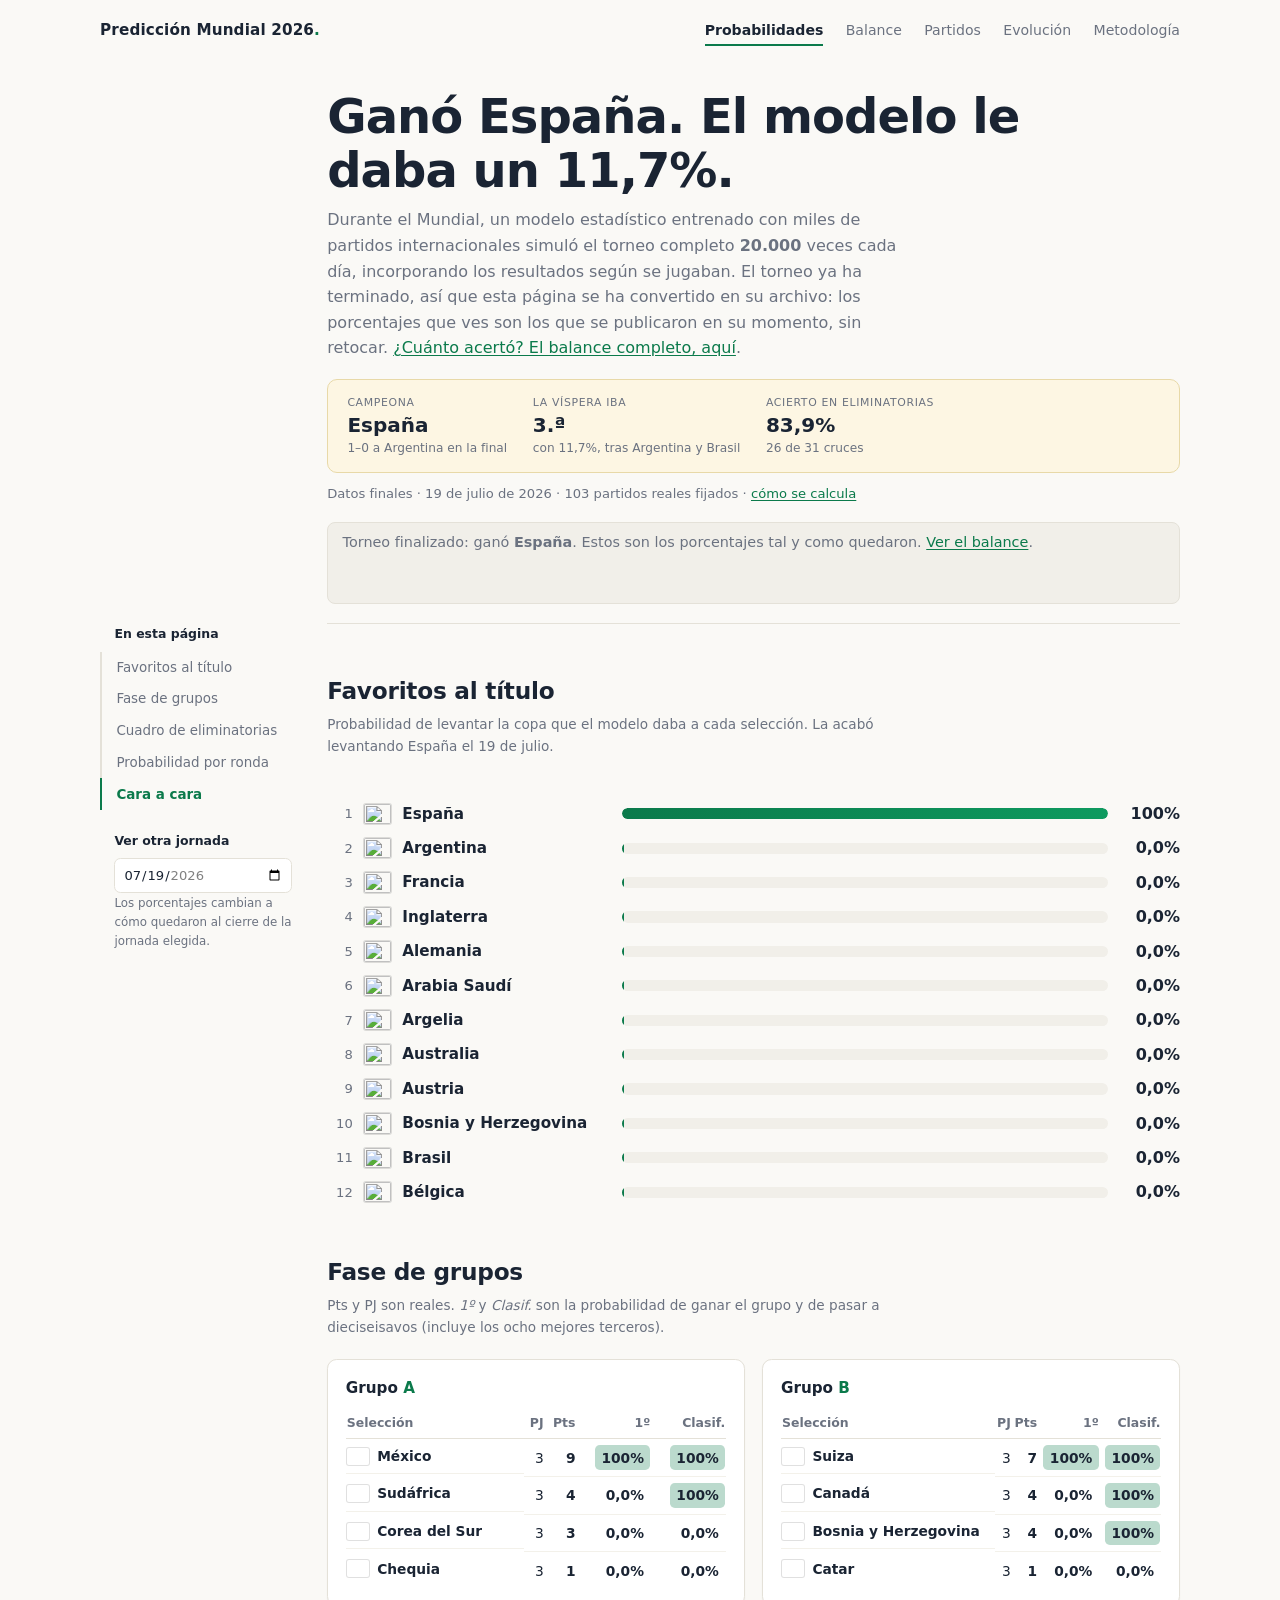
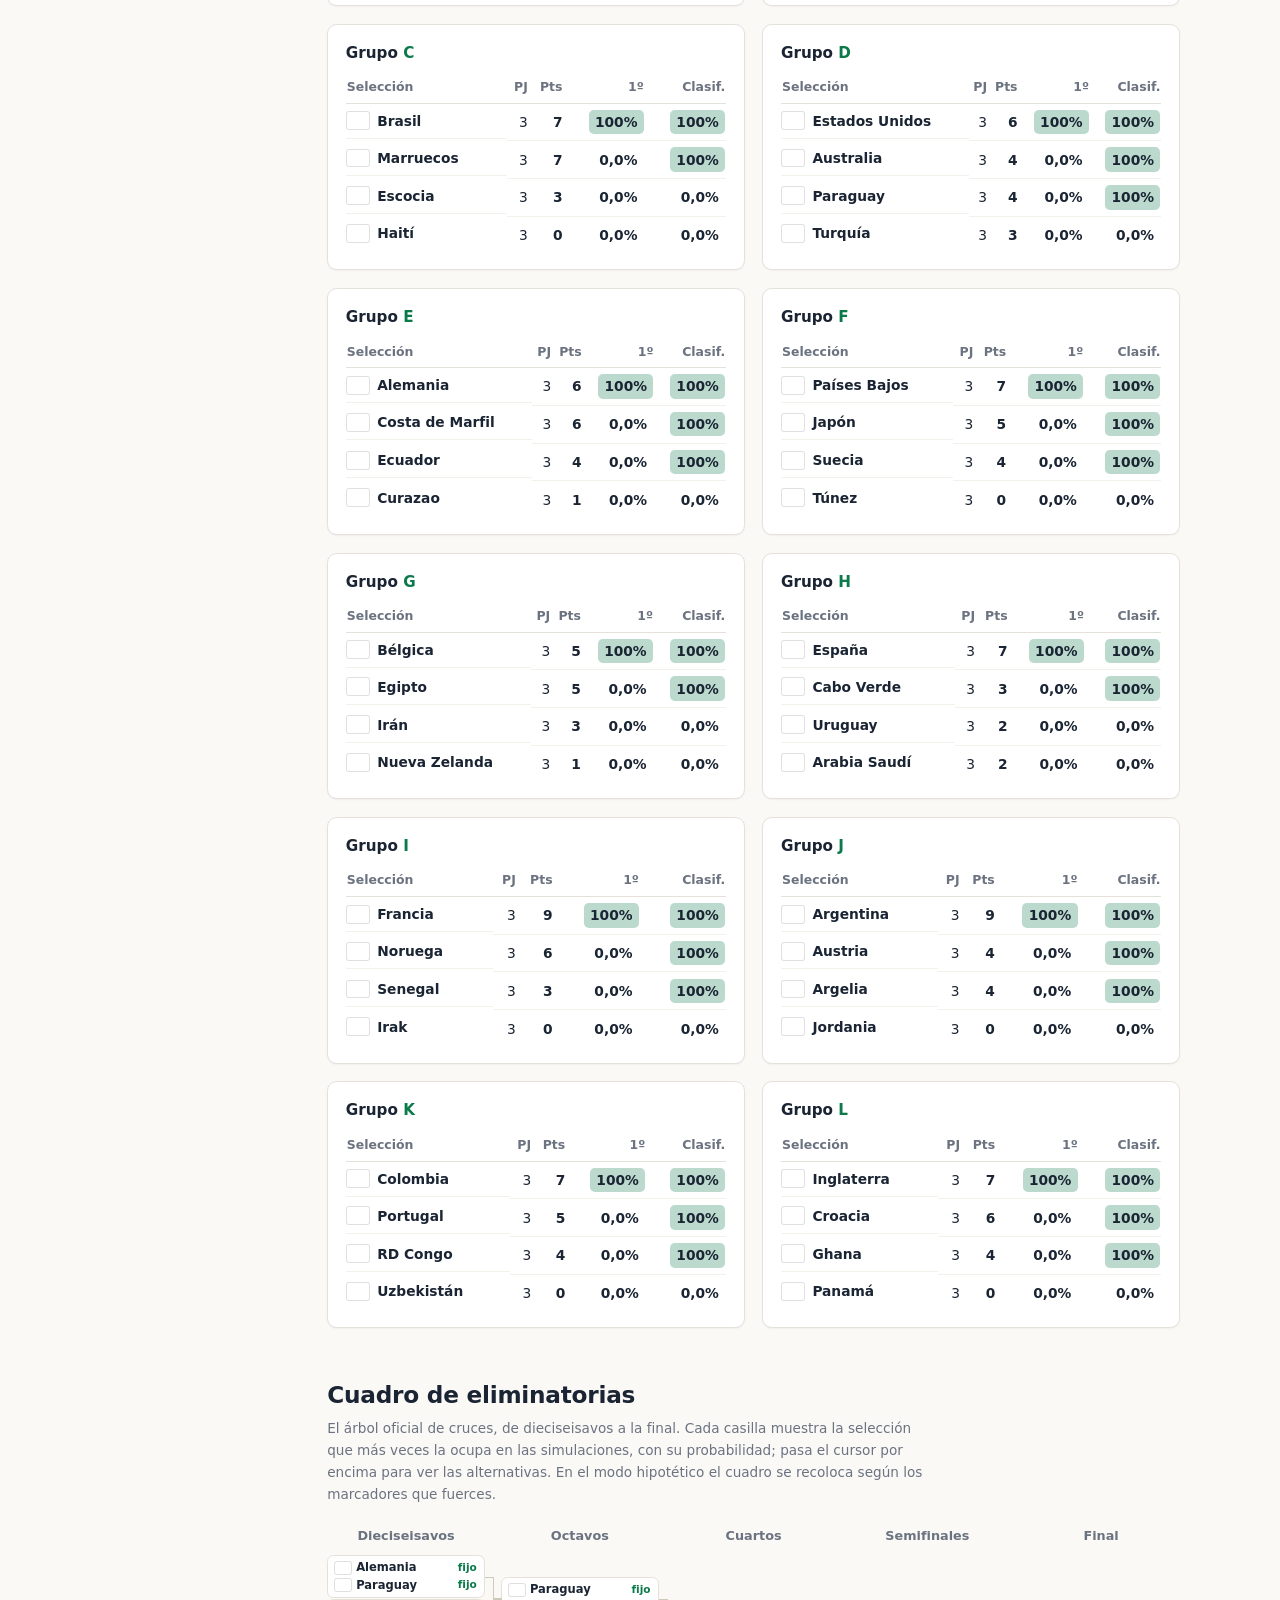
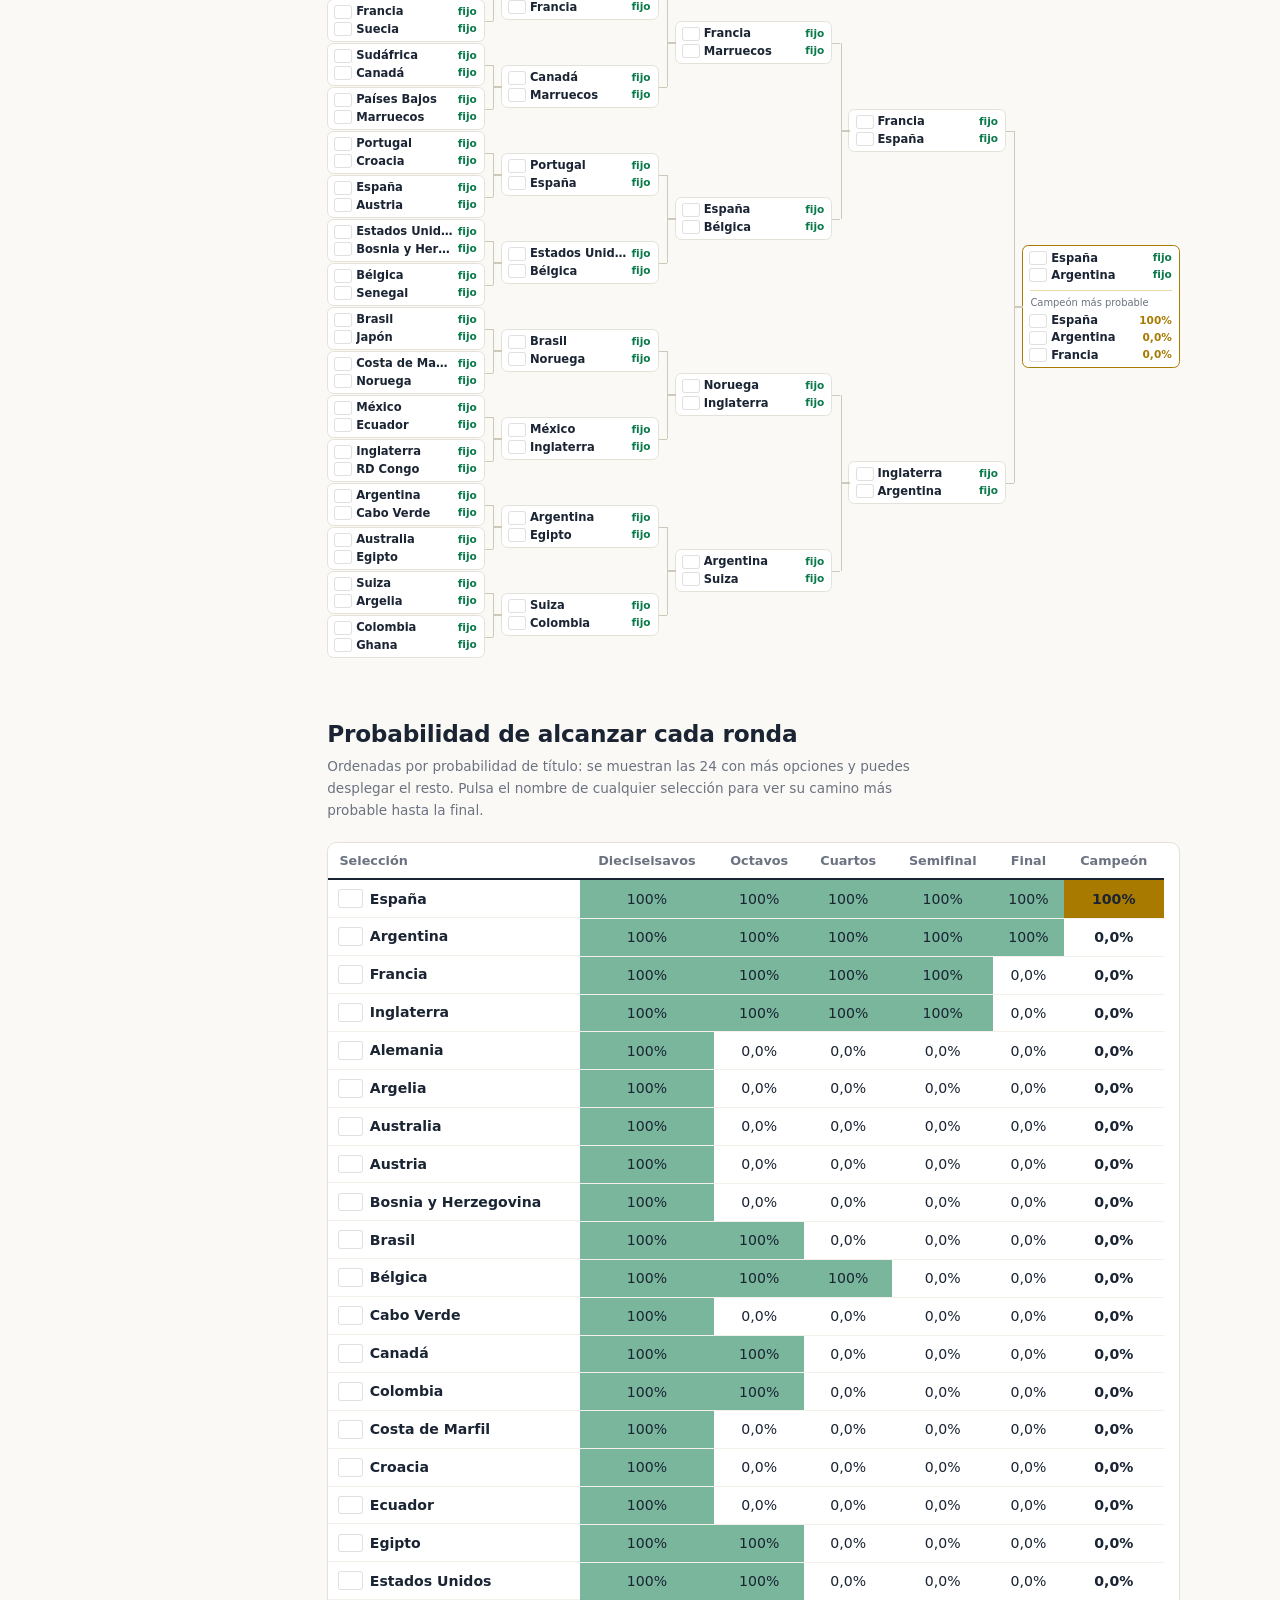
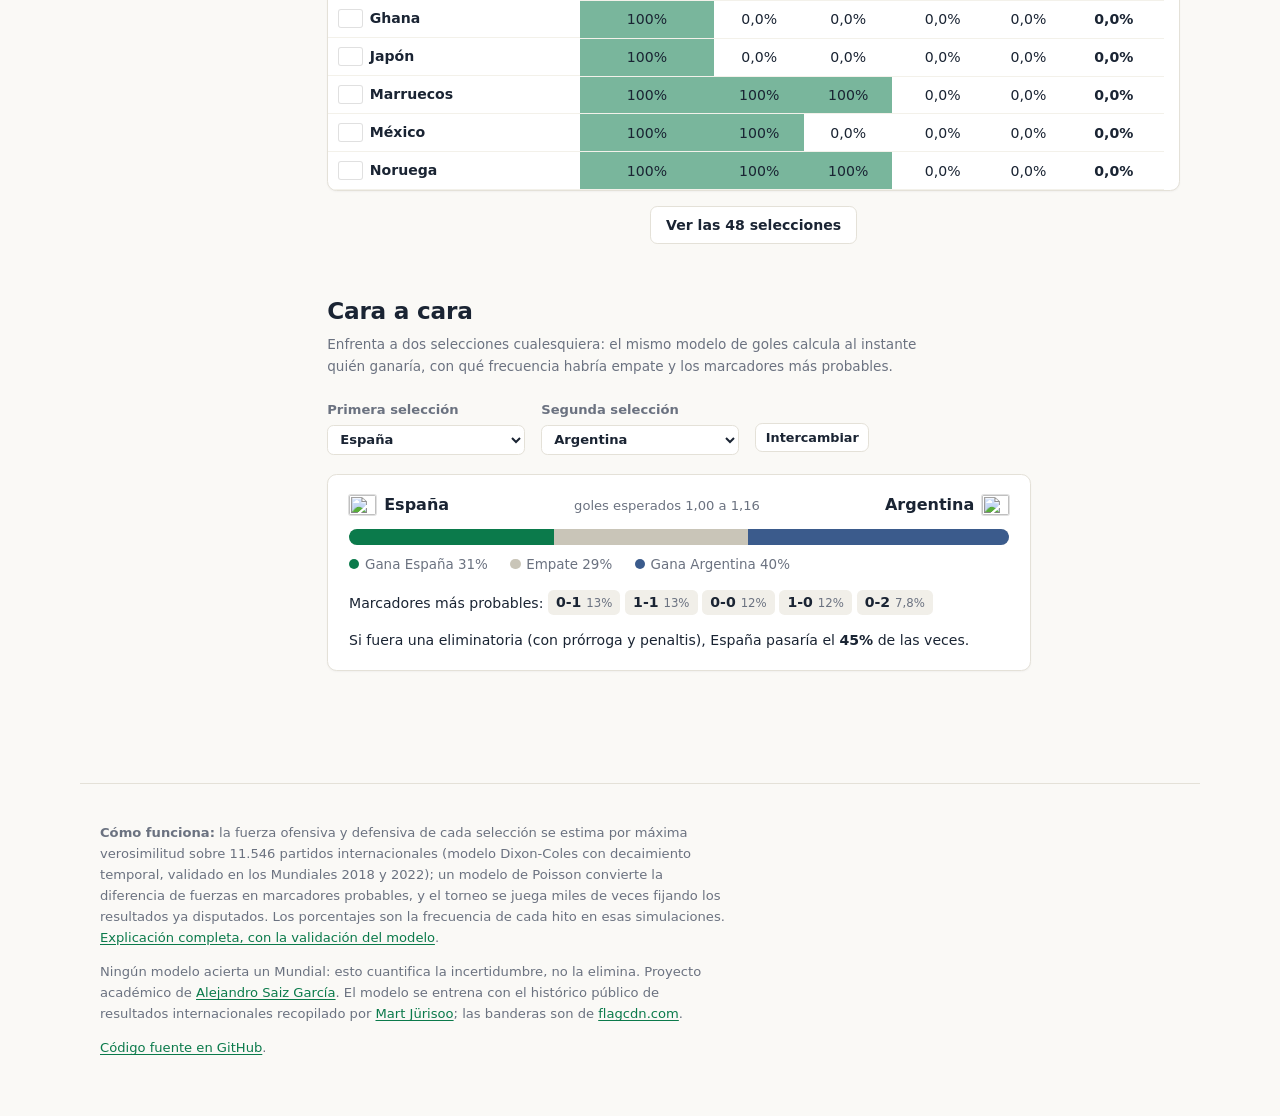
==== commit 8782f27d: "Polish post-tournament UX and metrics views Updates the docs site for the tournament-complete state:" ====
--- a/docs/index.html
+++ b/docs/index.html
@@ -5,7 +5,7 @@
   <meta name="viewport" content="width=device-width, initial-scale=1">
   <title>Predicción Mundial 2026: qué dijo el modelo y qué pasó</title>
   <meta name="description" content="España ganó el Mundial 2026 partiendo de un 11,7% según este modelo. Probabilidades día a día con simulación Monte Carlo, y el balance de aciertos ahora que el torneo ha terminado.">
-  <link rel="stylesheet" href="styles.css">
+  <link rel="stylesheet" href="styles.css?v=20260731">
   <link rel="icon" href="data:image/svg+xml,<svg xmlns='http://www.w3.org/2000/svg' viewBox='0 0 100 100'><rect width='100' height='100' rx='22' fill='%230b7a4b'/><text x='50' y='68' font-size='46' font-weight='bold' font-family='Segoe UI,sans-serif' fill='white' text-anchor='middle'>26</text></svg>">
 </head>
 <body>
@@ -75,7 +75,8 @@
     <div class="section-head">
       <div>
         <h2 id="favs-title">Favoritos al título</h2>
-        <p class="hint">Probabilidad de levantar la copa el 19 de julio.</p>
+        <p class="hint">Probabilidad de levantar la copa que el modelo daba a cada
+          selección. La acabó levantando España el 19 de julio.</p>
       </div>
       <button id="whatif-open" class="btn btn-accent">Probar un «¿y si...?»</button>
     </div>
@@ -187,7 +188,7 @@
   y abre <a href="http://localhost:8000">localhost:8000</a>.
 </div>
 
-<script src="simulator.js"></script>
-<script src="app.js"></script>
+<script src="simulator.js?v=20260731"></script>
+<script src="app.js?v=20260731"></script>
 </body>
 </html>
--- a/docs/styles.css
+++ b/docs/styles.css
@@ -742,35 +742,47 @@
   border-block-end: 1px solid var(--border); padding-block-end: 0.3rem;
 }
 .score-table tbody th { padding-block: 0.4rem; }
-.score-table td { text-align: end; padding-block: 0.4rem; }
-
-/* calibración */
-.cal-chart { margin-block-start: 1.4rem; display: grid; gap: 0.7rem; }
+.score-table td { text-align: end; padding-block: 0.42rem; padding-inline-start: 0.9rem; }
+.score-table thead th + th { padding-inline-start: 0.9rem; }
+.score-table tbody tr + tr th,
+.score-table tbody tr + tr td { border-block-start: 1px solid var(--border); }
+
+/* calibración: la longitud de cada barra es proporcional al dato, sin ancho
+   mínimo. Las cifras van en su propia columna a la derecha. */
+.cal-chart { margin-block-start: 1.4rem; display: grid; gap: 0.85rem; }
 .cal-row {
-  display: grid; gap: 0.5rem; align-items: center;
-  grid-template-columns: 7.5rem 1fr;
-}
-.cal-label { font-size: 0.8rem; font-variant-numeric: tabular-nums; }
-.cal-n { color: var(--text-dim); display: block; font-size: 0.72rem; }
-.cal-bars { display: grid; gap: 0.22rem; }
+  display: grid; gap: 0.9rem; align-items: center;
+  grid-template-columns: 5.5rem 1fr 4rem;
+}
+.cal-label { font-size: 0.82rem; font-variant-numeric: tabular-nums; font-weight: 600; }
+.cal-n { color: var(--text-dim); display: block; font-size: 0.72rem; font-weight: 400; }
+/* referencias al 25/50/75% para poder leer la barra sin eje */
+.cal-track {
+  display: grid; gap: 0.28rem; padding-block: 0.15rem;
+  background-image: repeating-linear-gradient(to right,
+    var(--border) 0 1px, transparent 1px 25%);
+  background-position-x: 0;
+}
 .cal-bar {
-  block-size: 1.15rem; border-radius: 3px; display: flex; align-items: center;
-  min-inline-size: 5.5rem;
-}
-.cal-bar span {
-  font-size: 0.7rem; padding-inline-start: 0.45rem; color: #fff;
-  white-space: nowrap; font-variant-numeric: tabular-nums;
+  block-size: 0.85rem; border-radius: 2px;
+  min-inline-size: 2px;            /* que un 0% siga siendo visible */
 }
 .cal-pred { background: var(--text-dim); }
 .cal-obs { background: var(--accent); }
+.cal-vals {
+  display: grid; gap: 0.28rem; font-size: 0.76rem;
+  font-variant-numeric: tabular-nums; text-align: end;
+}
+.cal-v { block-size: 0.85rem; line-height: 0.85rem; }
+.cal-v.strong { color: var(--accent); font-weight: 700; }
 .cal-legend {
   display: flex; gap: 1.2rem; font-size: 0.78rem; color: var(--text-dim);
-  margin-block-start: 0.4rem;
+  margin-block-end: 0.3rem;
 }
 .sw { display: inline-block; inline-size: 0.7rem; block-size: 0.7rem; border-radius: 2px; }
 .sw-pred { background: var(--text-dim); }
 .sw-obs { background: var(--accent); }
-.cal-foot { margin-block-start: 1rem; }
+.cal-foot { margin-block-start: 1.1rem; }
 
 /* punto ciego */
 .callout {
@@ -786,7 +798,7 @@
   grid-template-columns: repeat(auto-fit, minmax(19rem, 1fr));
 }
 .col-title { font-size: 0.9rem; margin: 0 0 0.7rem; color: var(--text-dim); }
-.match-rank { list-style: none; margin: 0; padding: 0; display: grid; gap: 0.55rem; }
+.match-rank { list-style: none; margin: 0; padding: 0; display: grid; gap: 0.5rem; }
 .rank-row {
   background: var(--bg-card); border: 1px solid var(--border);
   border-radius: 8px; padding: 0.6rem 0.8rem;
@@ -797,9 +809,14 @@
 }
 .rank-match {
   display: grid; grid-template-columns: 1fr auto 1fr; gap: 0.5rem;
-  align-items: center; font-size: 0.88rem;
-}
-.rank-team { display: flex; align-items: center; gap: 0.4rem; }
+  align-items: center; font-size: 0.86rem;
+}
+.rank-team {
+  display: flex; align-items: center; gap: 0.4rem;
+  min-inline-size: 0;              /* deja que el nombre se ajuste en vez de desbordar */
+  line-height: 1.25;
+}
+.rank-team .flag { flex: none; }
 .rank-match .rank-team:last-child { justify-content: end; }
 .rank-team.won { font-weight: 700; }
 .rank-score { font-variant-numeric: tabular-nums; font-weight: 700; }
